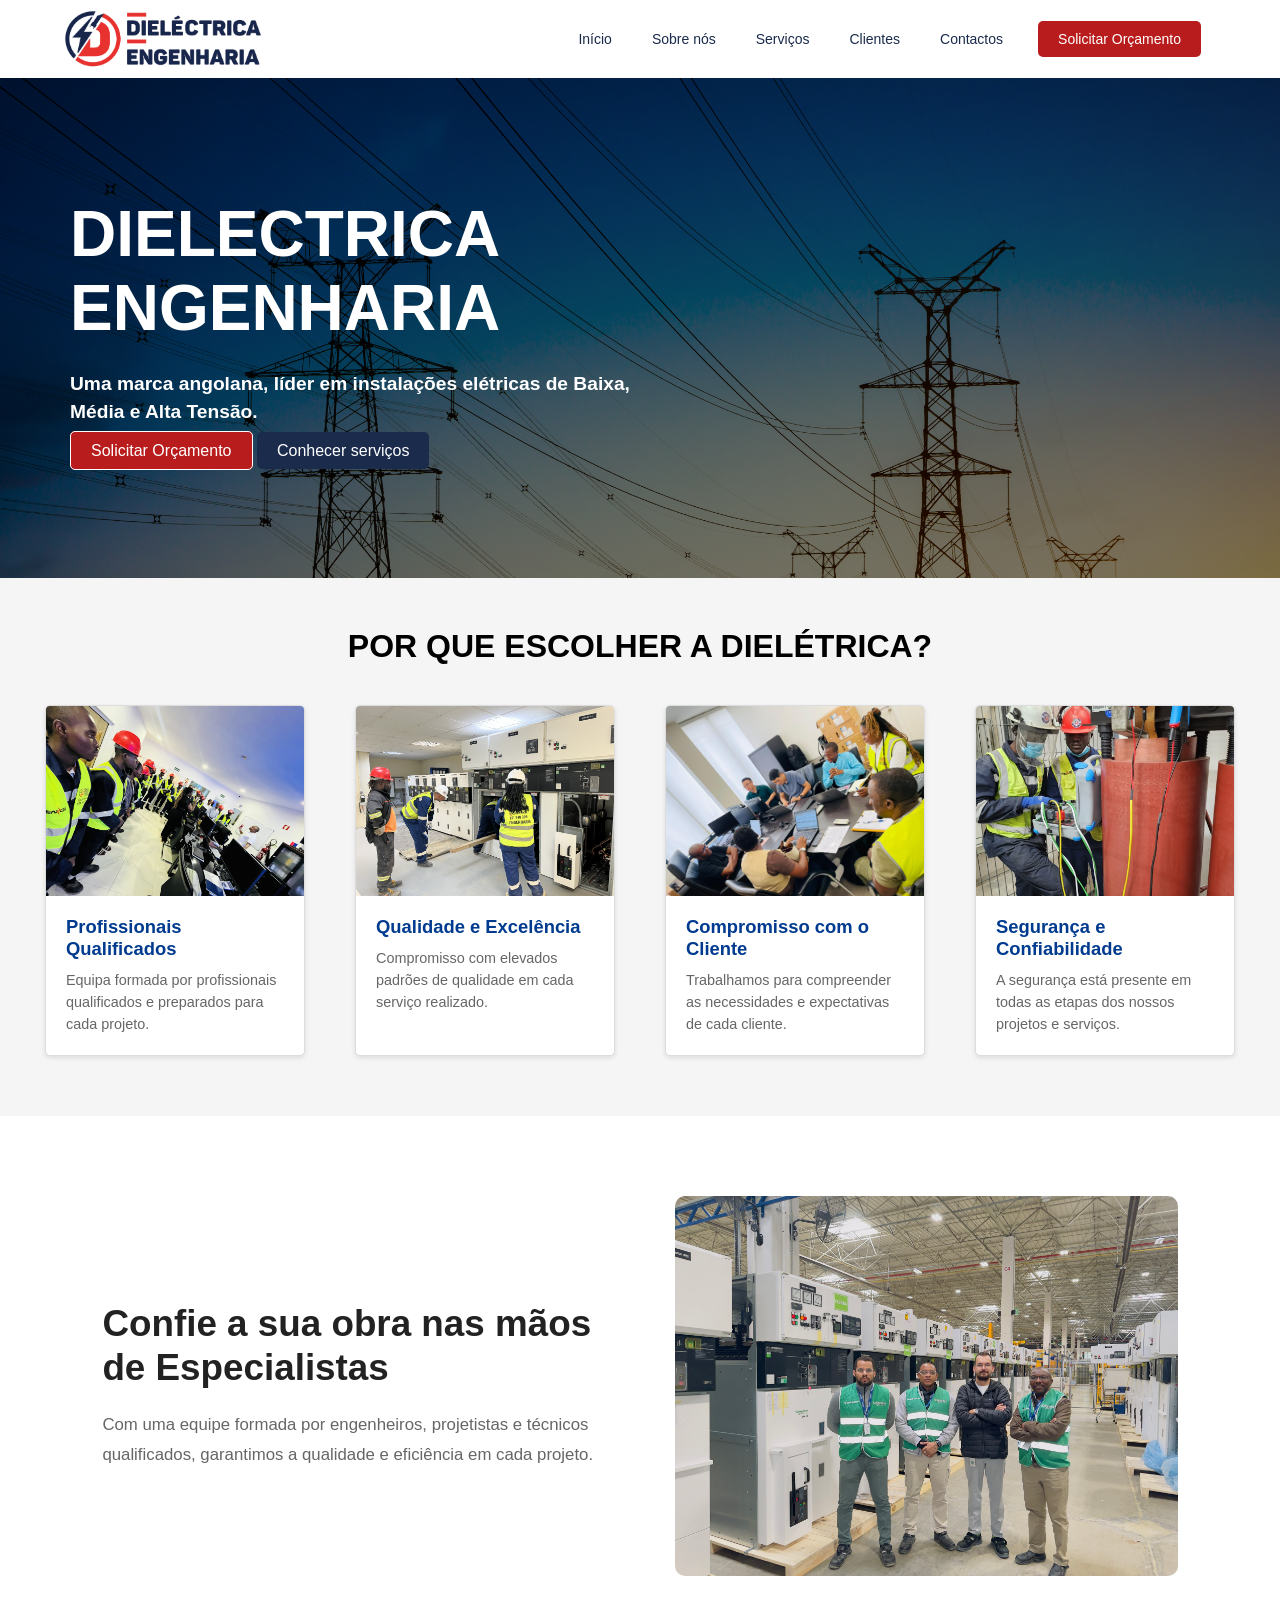
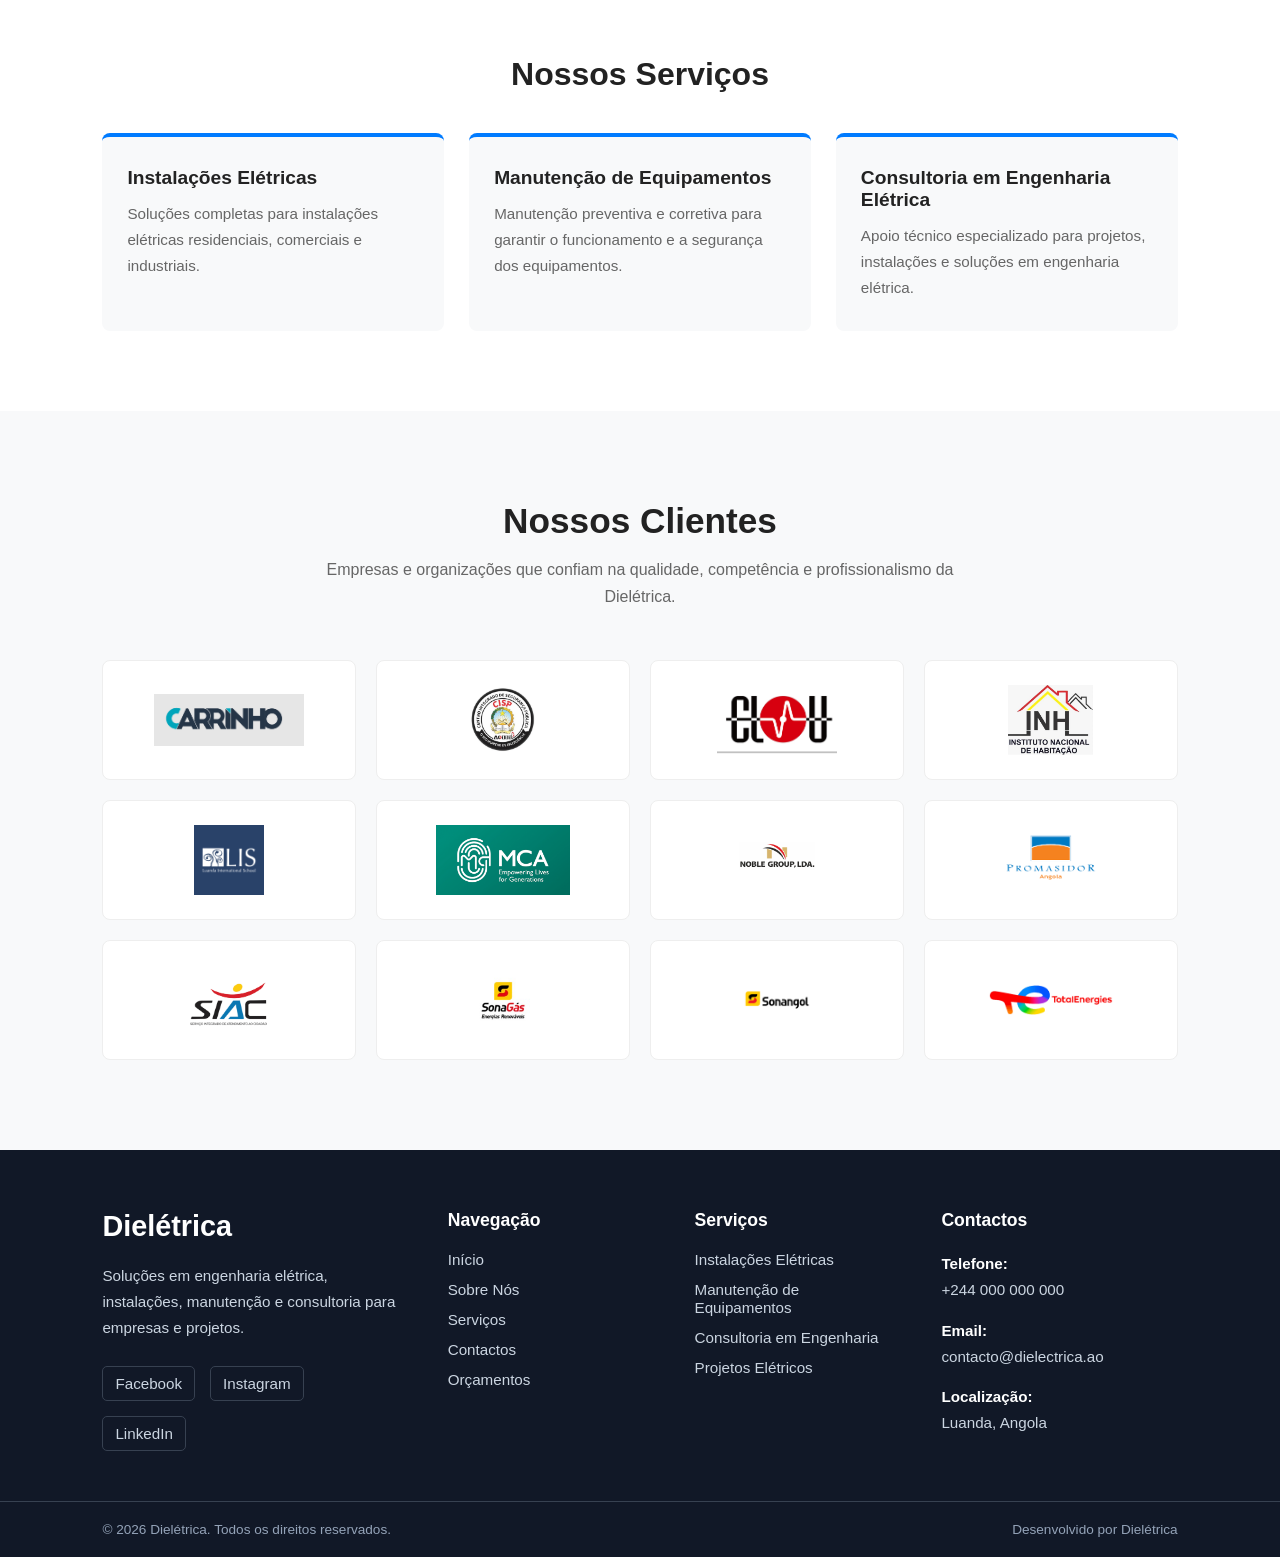
==== index.html @ 867ef722 "first commit" ====
<!DOCTYPE html>
<html lang="pt-pt">
<head>
    <meta charset="UTF-8">
    <meta name="viewport" content="width=device-width, initial-scale=1.0">
    <title>Dieletrica - engenharia eletrica</title>
    <link rel="stylesheet" href="css/style.css">
    <link rel="icon" type="image/x-icon" href="assets/icon/favicon.ico"> 
</head>
<body>
   <header>

    <section class="menu">

        <!-- Logo -->
        <div class="menu-logo">
            <a href="index.html">
                <img
                    src="assets/img/logo-extenso.png"
                    alt="Dielétrica"
                >
            </a>
        </div>


        <!-- Checkbox usado para abrir/fechar o menu mobile -->
        <input
            type="checkbox"
            id="menu-toggle"
            class="menu-toggle"
        >


        <!-- Botão hambúrguer -->
        <label
            for="menu-toggle"
            class="menu-icon"
            aria-label="Abrir menu"
        >
            <span></span>
            <span></span>
            <span></span>
        </label>


        <!-- Menu de navegação -->
        <div class="menu-nav">

            <nav>

                <ul>

                    <li>
                        <a href="index.html">
                            Início
                        </a>
                    </li>

                    <li>
                        <a href="#sobre">
                            Sobre nós
                        </a>
                    </li>

                    <li>
                        <a href="#servicos">
                            Serviços
                        </a>
                    </li>

                    <li>
                        <a href="#clientes">
                            Clientes
                        </a>
                    </li>

                    <li>
                        <a href="#contactos">
                            Contactos
                        </a>
                    </li>

                    <li>
                        <a href="#contactos" class="btn-cta">
                            Solicitar Orçamento
                        </a>
                    </li>

                </ul>

            </nav>

        </div>

    </section>

</header>

   <main>
     <!--Banner-->
    <div class="banner">
        
<!--Sessao com conteudo-->
        <div class="banner-content">
            
<!--Textos do Banner-->
            <div class="banner-text">
<H1>DIELECTRICA ENGENHARIA</H1>
<h2>Uma marca angolana, líder em instalações elétricas de Baixa, Média e Alta Tensão.</h2>
</div>

<!--Bontoes CTAS do Banner-->
<div class="btn-cta-banner">
    <a href="#" class="banner-cta">Solicitar Orçamento</a>
    <a href="#" class="banner-cta2">Conhecer serviços</a>
    </a>
</div>
        </div>

        

    </div><!-- Porque escolher -->

<section class="porque-escolher">

    <div class="porque-escolher-titulo">
        <h2>POR QUE ESCOLHER A DIELÉTRICA?</h2>
    </div>

    <div class="porque-escolher-card">

        <div class="card">

            <div class="card-img">
                <img
                    src="assets/img/qualificados.jpg"
                    alt="Profissionais qualificados da Dielétrica"
                >
            </div>

            <div class="card-conteudo">
                <h3>Profissionais Qualificados</h3>
                <p>
                    Equipa formada por profissionais qualificados
                    e preparados para cada projeto.
                </p>
            </div>

        </div>


        <div class="card">

            <div class="card-img">
                <img
                    src="assets/img/servicoexcelente.jpg"
                    alt="Qualidade e excelência da Dielétrica"
                >
            </div>

            <div class="card-conteudo">
                <h3>Qualidade e Excelência</h3>
                <p>
                    Compromisso com elevados padrões de qualidade
                    em cada serviço realizado.
                </p>
            </div>

        </div>


        <div class="card">

            <div class="card-img">
                <img
                    src="assets/img/compromisso.jpg"
                    alt="Compromisso da Dielétrica com o cliente"
                >
            </div>

            <div class="card-conteudo">
                <h3>Compromisso com o Cliente</h3>
                <p>
                    Trabalhamos para compreender as necessidades
                    e expectativas de cada cliente.
                </p>
            </div>

        </div>


        <div class="card">

            <div class="card-img">
                <img
                    src="assets/img/seguranca.jpg"
                    alt="Segurança e confiabilidade da Dielétrica"
                >
            </div>

            <div class="card-conteudo">
                <h3>Segurança e Confiabilidade</h3>
                <p>
                    A segurança está presente em todas as etapas
                    dos nossos projetos e serviços.
                </p>
            </div>

        </div>

    </div>

</section>

<!-- Seção Sobre -->

<section class="sobre">

    <div class="sobre-conteudo">

        <div class="sobre-txt">

            <h3>Confie a sua obra nas mãos de Especialistas</h3>

            <p>
                Com uma equipe formada por engenheiros, projetistas
                e técnicos qualificados, garantimos a qualidade e
                eficiência em cada projeto.
            </p>

        </div>


        <div class="sobre-img">

            <img
                src="assets/img/especialistas.jpg"
                alt="Equipe de trabalho Dielétrica"
            >

        </div>

    </div>


    <!-- Serviços -->

    <div class="sobre-servicos">

        <h2>Nossos Serviços</h2>

        <div class="lista-servicos">

            <div class="servico">

                <h3>Instalações Elétricas</h3>

                <p>
                    Soluções completas para instalações elétricas
                    residenciais, comerciais e industriais.
                </p>

            </div>


            <div class="servico">

                <h3>Manutenção de Equipamentos</h3>

                <p>
                    Manutenção preventiva e corretiva para garantir
                    o funcionamento e a segurança dos equipamentos.
                </p>

            </div>


            <div class="servico">

                <h3>Consultoria em Engenharia Elétrica</h3>

                <p>
                    Apoio técnico especializado para projetos,
                    instalações e soluções em engenharia elétrica.
                </p>

            </div>

        </div>

    </div>

</section>



<!-- Seção Clientes -->

<section class="clientes" id="clientes">

    <div class="clientes-container">

        <div class="clientes-titulo">

            <h2>Nossos Clientes</h2>

            <p>
                Empresas e organizações que confiam na qualidade,
                competência e profissionalismo da Dielétrica.
            </p>

        </div>


        <div class="grid-clientes">

            <div class="cliente">
                <img src="assets/img/clientes/cliente1.png" alt="Cliente 1">
            </div>

            <div class="cliente">
                <img src="assets/img/clientes/cliente2.png" alt="Cliente 2">
            </div>

            <div class="cliente">
                <img src="assets/img/clientes/cliente3.png" alt="Cliente 3">
            </div>

            <div class="cliente">
                <img src="assets/img/clientes/cliente4.png" alt="Cliente 4">
            </div>

            <div class="cliente">
                <img src="assets/img/clientes/cliente5.png" alt="Cliente 5">
            </div>

            <div class="cliente">
                <img src="assets/img/clientes/cliente6.png" alt="Cliente 6">
            </div>

            <div class="cliente">
                <img src="assets/img/clientes/cliente7.png" alt="Cliente 7">
            </div>

            <div class="cliente">
                <img src="assets/img/clientes/cliente8.png" alt="Cliente 8">
            </div>

            <div class="cliente">
                <img src="assets/img/clientes/cliente9.png" alt="Cliente 9">
            </div>

            <div class="cliente">
                <img src="assets/img/clientes/cliente10.png" alt="Cliente 10">
            </div>

            <div class="cliente">
                <img src="assets/img/clientes/cliente11.png" alt="Cliente 11">
            </div>

            <div class="cliente">
                <img src="assets/img/clientes/cliente12.png" alt="Cliente 12">
            </div>

        </div>

    </div>

</section>





   </main>

<!-- Rodapé -->
<footer class="rodape">

    <div class="rodape-container">

        <!-- IDENTIDADE -->
        <div class="rodape-coluna rodape-sobre">

            <h2>Dielétrica</h2>

            <p>
                Soluções em engenharia elétrica, instalações,
                manutenção e consultoria para empresas e projetos.
            </p>

            <div class="rodape-social">

                <a href="#" aria-label="Facebook">
                    Facebook
                </a>

                <a href="#" aria-label="Instagram">
                    Instagram
                </a>

                <a href="#" aria-label="LinkedIn">
                    LinkedIn
                </a>

            </div>

        </div>


        <!-- NAVEGAÇÃO -->
        <div class="rodape-coluna">

            <h3>Navegação</h3>

            <ul>
                <li>
                    <a href="#inicio">Início</a>
                </li>

                <li>
                    <a href="#sobre">Sobre Nós</a>
                </li>

                <li>
                    <a href="#servicos">Serviços</a>
                </li>

                <li>
                    <a href="#clientes">Contactos</a>
                </li>

                <li>
                    <a href="#contactos">Orçamentos</a>
                </li>
            </ul>

        </div>


        <!-- SERVIÇOS -->
        <div class="rodape-coluna">

            <h3>Serviços</h3>

            <ul>
                <li>
                    <a href="#">Instalações Elétricas</a>
                </li>

                <li>
                    <a href="#">Manutenção de Equipamentos</a>
                </li>

                <li>
                    <a href="#">Consultoria em Engenharia</a>
                </li>

                <li>
                    <a href="#">Projetos Elétricos</a>
                </li>
            </ul>

        </div>


        <!-- CONTACTOS -->
        <div class="rodape-coluna rodape-contactos">

            <h3>Contactos</h3>

            <p>
                <strong>Telefone:</strong><br>
                +244 000 000 000
            </p>

            <p>
                <strong>Email:</strong><br>
                contacto@dielectrica.ao
            </p>

            <p>
                <strong>Localização:</strong><br>
                Luanda, Angola
            </p>

        </div>

    </div>


    <!-- COPYRIGHT -->

    <div class="rodape-bottom">

        <p>
            © 2026 Dielétrica. Todos os direitos reservados.
        </p>

        <p>
            Desenvolvido por Dielétrica
        </p>

    </div>

</footer>


</body>
</html>
---- css/style.css ----
* {
    padding: 0;
    margin: 0;
    box-sizing: border-box;

    text-decoration: none;

    font-family: Arial, Helvetica, sans-serif;
}


/* =========================================
   HEADER
   ========================================= */

header {
    width: 100%;

    background-color: #fff;

    position: relative;

    z-index: 1000;
}


/* =========================================
   MENU
   ========================================= */

.menu {

    width: 100%;

    min-height: 70px;

    padding: 10px 5%;

    background-color: #fff;

    display: flex;

    align-items: center;

    justify-content: space-between;

    position: relative;
}


/* =========================================
   LOGO
   ========================================= */

.menu-logo {

    width: 200px;

    flex-shrink: 0;
}


.menu-logo a {

    display: block;
}


.menu-logo a img {

    width: 100%;

    height: auto;

    display: block;
}


/* =========================================
   NAVEGAÇÃO
   ========================================= */

.menu-nav nav ul {

    display: flex;

    align-items: center;

    list-style: none;

    gap: 10px;

    padding: 10px;

}


.menu-nav nav ul li {

    display: flex;

    align-items: center;

}


.menu-nav nav ul a {

    color: #1A2B4C;

    font-weight: 500;

    font-size: 14px;

    padding: 10px;

    margin: 0 5px;

    transition: color 0.3s ease;

}


.menu-nav nav ul a:hover {

    color: #B91C1C;

}


/* =========================================
   BOTÃO CTA
   ========================================= */

.menu-nav nav ul a.btn-cta {

    color: #fff;

    background-color: #B91C1C;

    padding: 10px 20px;

    border-radius: 5px;

    margin-left: 10px;

    transition:
        background-color 0.3s ease,
        transform 0.3s ease;

}


.menu-nav nav ul a.btn-cta:hover {

    color: #fff;

    background-color: #8B1A1A;

    transform: translateY(-2px);

}


/* =========================================
   BOTÃO HAMBÚRGUER
   ========================================= */

/* Esconde o checkbox */

.menu-toggle {

    display: none;

}


/* Ícone */

.menu-icon {

    display: none;

    width: 35px;

    height: 30px;

    cursor: pointer;

    flex-direction: column;

    justify-content: space-between;

}


.menu-icon span {

    display: block;

    width: 100%;

    height: 3px;

    background-color: #1A2B4C;

    border-radius: 3px;

    transition:
        transform 0.3s ease,
        opacity 0.3s ease;

}


/* =========================================
   TABLET
   ========================================= */

@media (max-width: 900px) {

    .menu {

        padding: 10px 4%;

    }

    .menu-logo {

        width: 180px;

    }

    .menu-nav nav ul a {

        font-size: 13px;

        padding: 8px;

        margin: 0 2px;

    }

    .menu-nav nav ul a.btn-cta {

        padding: 9px 14px;

        margin-left: 5px;

    }

}


/* =========================================
   MOBILE
   ========================================= */

@media (max-width: 700px) {

    .menu {

        min-height: 65px;

        padding: 10px 20px;

    }


    /* Logo */

    .menu-logo {

        width: 160px;

    }


    /* Mostra o botão */

    .menu-icon {

        display: flex;

    }


    /* Menu */

    .menu-nav {

        position: absolute;

        top: 100%;

        left: 0;

        width: 100%;

        background-color: #fff;

        border-top: 1px solid #eee;

        box-shadow:
            0 5px 15px rgba(0, 0, 0, 0.08);

        /* Escondido inicialmente */

        max-height: 0;

        overflow: hidden;

        opacity: 0;

        transition:
            max-height 0.4s ease,
            opacity 0.3s ease;

    }


    /* Lista */

    .menu-nav nav ul {

        width: 100%;

        padding: 15px 20px 20px;

        display: flex;

        flex-direction: column;

        align-items: stretch;

        gap: 5px;

    }


    .menu-nav nav ul li {

        width: 100%;

    }


    .menu-nav nav ul a {

        display: block;

        width: 100%;

        padding: 12px 10px;

        margin: 0;

        font-size: 15px;

        text-align: left;

    }


    /* CTA */

    .menu-nav nav ul a.btn-cta {

        margin: 5px 0 0;

        text-align: center;

        padding: 12px 20px;

    }


    /* =====================================
       ABRIR MENU
       ===================================== */

    .menu-toggle:checked ~ .menu-nav {

        max-height: 500px;

        opacity: 1;

    }


    /* =====================================
       ANIMAÇÃO DO HAMBÚRGUER
       ===================================== */

    .menu-toggle:checked ~ .menu-icon span:nth-child(1) {

        transform: translateY(13.5px) rotate(45deg);

    }


    .menu-toggle:checked ~ .menu-icon span:nth-child(2) {

        opacity: 0;

    }


    .menu-toggle:checked ~ .menu-icon span:nth-child(3) {

        transform: translateY(-13.5px) rotate(-45deg);

    }

}

/* Estilos para o botão de chamada para ação */
.menu .menu-nav nav ul li a.btn-cta {
    color: #fff;
    transition: 0.3s;
}
.btn-cta {
    background-color: #B91C1C; /* Cor de fundo */
    color: #fffd; /* Cor do texto */
    padding: 10px 20px; /* Espaçamento interno */
    border-radius: 5px; /* Bordas arredondadas */
    transition: background-color 0.3s ease; /* Transição suave para a cor de fundo */
}
.btn-cta:hover {
    background-color: #8B1A1A; /* Cor de fundo ao passar o mouse */
}

/* Estilos para o banner */.banner {
    background-image: url('../assets/img/linhas.jpg');
    background-size: cover;
    background-position: center;
    height: 500px;
    width: 100%;
    display: flex;
    flex-direction: row;
    justify-content: space-between;
    align-items: center;
    color: #fff;
    background-attachment: fixed;

    position: relative;
}

/* Overlay */
.banner::before {
    content: "";
    position: absolute;
    inset: 0;
    background: rgba(0, 0, 0, 0.5);
}

/* Conteúdo fica acima do overlay */
.banner-content {
    position: relative;
    z-index: 1;

    padding: 20px;
    width: 50%;
    height: 100%;

    display: flex;
    flex-direction: column;
    justify-content: center;

    margin-left: 50px;
}
.banner-text h1 {
    font-size: 4rem;
    margin-bottom: 10px;
}
.banner-text h2 {
    font-size: 1.2rem;
    line-height: 1.5;
    padding:  15px 0;
}
.banner .banner-cta {
    color: #fff;
    background-color: #B91C1C;
    padding: 10px 20px;
    border-radius: 5px;
    margin-top: 20px;
    border: 1px solid #fff;
}
.banner .banner-cta2 {
    color: #fff;
    background-color: #1A2B4C;
    padding: 10px 20px;
    border-radius: 5px;
    margin-top: 20px;
}
.banner .banner-cta:hover {
    background-color: #8B1A1A;
    transition: 0.3s;
}
/* =========================================
   POR QUE ESCOLHER
   ========================================= */

.porque-escolher {

    padding: 50px 0;

    background-color: #f5f5f5;

    text-align: center;

    display: flex;

    flex-direction: column;

}


/* =========================================
   TÍTULO
   ========================================= */

.porque-escolher h2 {

    font-size: 2rem;

    margin-bottom: 30px;

}


/* =========================================
   CONTAINER DOS CARDS
   ========================================= */

.porque-escolher-card {

    display: flex;

    justify-content: center;

    gap: 30px;

    flex-wrap: wrap;

    width: 100%;

}


/* =========================================
   CARD
   ========================================= */

.porque-escolher-card .card {

    background-color: #fff;

    margin: 10px;

    border-radius: 5px;

    overflow: hidden;

    box-shadow: 0 2px 5px rgba(0, 0, 0, 0.1);

    width: 260px;

    min-height: 330px;

    display: flex;

    flex-direction: column;

    border: 1px solid #ddd;

    transition:
        transform 0.3s ease,
        box-shadow 0.3s ease;

    cursor: pointer;

}


/* =========================================
   IMAGEM DO CARD
   ========================================= */

.card-img {

    width: 100%;

    height: 190px;

    overflow: hidden;

}


.card-img img {

    width: 100%;

    height: 100%;

    object-fit: cover;

    display: block;

    transition: transform 0.4s ease;

}


/* =========================================
   CONTEÚDO
   ========================================= */

.card-conteudo {

    padding: 20px;

    text-align: left;

    flex: 1;

}


.card-conteudo h3 {

    margin: 0 0 10px;

    font-size: 1.15rem;

    color: #003b8f;

}


.card-conteudo p {

    margin: 0;

    color: #666;

    font-size: 0.9rem;

    line-height: 1.5;

}


/* =========================================
   HOVER
   ========================================= */

.porque-escolher-card .card:hover {

    transform: translateY(-10px);

    box-shadow: 0 4px 12px rgba(0, 0, 0, 0.2);

}


.porque-escolher-card .card:hover .card-img img {

    transform: scale(1.08);

}


/* =========================================
   TABLET
   ========================================= */

@media (max-width: 900px) {

    .porque-escolher-card {

        gap: 15px;

    }

    .porque-escolher-card .card {

        width: 300px;

    }

}


/* =========================================
   MOBILE
   ========================================= */

@media (max-width: 600px) {

    .porque-escolher {

        padding: 40px 15px;

    }


    .porque-escolher h2 {

        font-size: 1.6rem;

    }


    .porque-escolher-card {

        flex-direction: column;

        align-items: center;

        gap: 10px;

    }


    .porque-escolher-card .card {

        width: 100%;

        max-width: 350px;

        margin: 10px 0;

    }


    .card-img {

        height: 200px;

    }

}

.sobre {
    width: 100%;

    padding: 80px 8%;

    background-color: #fff;
}


/* =========================================
   CONTEÚDO SOBRE
   ========================================= */

.sobre-conteudo {
    display: grid;

    grid-template-columns: 1fr 1fr;

    align-items: center;

    gap: 70px;

    max-width: 1200px;

    margin: 0 auto;
}


/* =========================================
   TEXTO
   ========================================= */

.sobre-txt h3 {
    font-size: 2.3rem;

    line-height: 1.2;

    margin-bottom: 20px;

    color: #222;
}


.sobre-txt p {
    max-width: 600px;

    font-size: 1.05rem;

    line-height: 1.8;

    color: #666;
}


/* =========================================
   IMAGEM
   ========================================= */

.sobre-img {
    width: 100%;

    overflow: hidden;

    border-radius: 10px;
}


.sobre-img img {
    display: block;

    width: 100%;

    height: 380px;

    object-fit: cover;

    transition: transform 0.5s ease;
}


.sobre-img:hover img {
    transform: scale(1.04);
}


/* =========================================
   SERVIÇOS
   ========================================= */

.sobre-servicos {
    max-width: 1200px;

    margin: 80px auto 0;
}


.sobre-servicos h2 {
    text-align: center;

    font-size: 2rem;

    margin-bottom: 40px;

    color: #222;
}


/* =========================================
   LISTA DE SERVIÇOS
   ========================================= */

.lista-servicos {
    display: grid;

    grid-template-columns: repeat(3, 1fr);

    gap: 25px;
}


/* =========================================
   CARD
   ========================================= */

.servico {
    padding: 30px 25px;

    background-color: #f8f9fa;

    border-radius: 8px;

    border-top: 4px solid #007bff;

    transition:
        transform 0.3s ease,
        box-shadow 0.3s ease;
}


.servico:hover {
    transform: translateY(-6px);

    box-shadow: 0 10px 25px rgba(0, 0, 0, 0.08);
}


.servico h3 {
    font-size: 1.2rem;

    margin-bottom: 12px;

    color: #222;
}


.servico p {
    margin: 0;

    font-size: 0.95rem;

    line-height: 1.7;

    color: #666;
}


/* =========================================
   TABLET
   ========================================= */

@media (max-width: 900px) {

    .sobre {
        padding: 60px 6%;
    }

    .sobre-conteudo {
        grid-template-columns: 1fr;

        gap: 40px;
    }

    .sobre-img {
        order: -1;
    }

    .sobre-img img {
        height: 350px;
    }

    .lista-servicos {
        grid-template-columns: 1fr 1fr;
    }

}


/* =========================================
   MOBILE
   ========================================= */

@media (max-width: 600px) {

    .sobre {
        padding: 50px 20px;
    }

    .sobre-conteudo {
        gap: 30px;
    }

    .sobre-txt h3 {
        font-size: 1.8rem;
    }

    .sobre-txt p {
        font-size: 1rem;
    }

    .sobre-img img {
        height: 280px;
    }

    .sobre-servicos {
        margin-top: 60px;
    }

    .sobre-servicos h2 {
        font-size: 1.7rem;

        margin-bottom: 30px;
    }

    .lista-servicos {
        grid-template-columns: 1fr;

        gap: 18px;
    }

    .servico {
        padding: 25px 20px;
    }

}

/* =========================================
   SEÇÃO CLIENTES
   ========================================= */

.clientes {
    width: 100%;
    padding: 90px 8%;
    background-color: #f8f9fa;
}

.clientes-container {
    width: 100%;
    max-width: 1100px;
    margin: 0 auto;
}


/* =========================================
   TÍTULO
   ========================================= */

.clientes-titulo {
    max-width: 700px;
    margin: 0 auto 50px;
    text-align: center;
}

.clientes-titulo h2 {
    margin: 0 0 15px;

    font-size: 2.2rem;

    color: #222;
}

.clientes-titulo p {
    margin: 0;

    font-size: 1rem;

    line-height: 1.7;

    color: #666;
}


/* =========================================
   GRID
   ========================================= */

.grid-clientes {
    display: grid;

    grid-template-columns: repeat(4, 1fr);

    gap: 20px;
}


/* =========================================
   CARD DO CLIENTE
   ========================================= */

.cliente {
    height: 120px;

    display: flex;
    align-items: center;
    justify-content: center;

    padding: 20px;

    background-color: #fff;

    border: 1px solid #eee;

    border-radius: 8px;

    transition:
        transform 0.3s ease,
        box-shadow 0.3s ease,
        border-color 0.3s ease;
}


/* =========================================
   LOGO
   ========================================= */

.cliente img {
    display: block;

    width: auto;
    height: auto;

    max-width: 150px;
    max-height: 70px;

    object-fit: contain;

    transition: transform 0.3s ease;
}


/* =========================================
   HOVER
   ========================================= */

.cliente:hover {
    transform: translateY(-5px);

    border-color: #ddd;

    box-shadow: 0 8px 20px rgba(0, 0, 0, 0.08);
}

.cliente:hover img {
    transform: scale(1.05);
}


/* =========================================
   TABLET
   ========================================= */

@media (max-width: 900px) {

    .clientes {
        padding: 70px 6%;
    }

    .grid-clientes {
        grid-template-columns: repeat(3, 1fr);
    }

}


/* =========================================
   MOBILE
   ========================================= */

@media (max-width: 600px) {

    .clientes {
        padding: 60px 20px;
    }

    .clientes-titulo {
        margin-bottom: 35px;
    }

    .clientes-titulo h2 {
        font-size: 1.8rem;
    }

    .clientes-titulo p {
        font-size: 0.95rem;
    }

    .grid-clientes {
        grid-template-columns: repeat(2, 1fr);

        gap: 15px;
    }

    .cliente {
        height: 100px;

        padding: 15px;
    }

    .cliente img {
        max-width: 120px;
        max-height: 60px;
    }

}
/* =========================================
   RODAPÉ
   ========================================= */

.rodape {
    width: 100%;

    background-color: #111827;

    color: #fff;

    padding-top: 60px;
}


/* =========================================
   CONTAINER PRINCIPAL
   ========================================= */

.rodape-container {
    width: 84%;

    max-width: 1200px;

    margin: 0 auto;

    display: grid;

    grid-template-columns:
        1.5fr
        1fr
        1fr
        1.2fr;

    gap: 50px;

    padding-bottom: 50px;
}


/* =========================================
   COLUNAS
   ========================================= */

.rodape-coluna h2 {
    font-size: 1.8rem;

    margin-bottom: 20px;

    color: #fff;
}

.rodape-coluna h3 {
    font-size: 1.1rem;

    margin-bottom: 20px;

    color: #fff;
}

.rodape-coluna p {
    color: #cbd5e1;

    line-height: 1.7;

    font-size: 0.95rem;
}


/* =========================================
   SOBRE A EMPRESA
   ========================================= */

.rodape-sobre p {
    max-width: 320px;

    margin-bottom: 25px;
}


/* =========================================
   LISTAS
   ========================================= */

.rodape-coluna ul {
    list-style: none;

    padding: 0;

    margin: 0;
}

.rodape-coluna li {
    margin-bottom: 12px;
}


/* =========================================
   LINKS
   ========================================= */

.rodape a {
    color: #cbd5e1;

    text-decoration: none;

    font-size: 0.95rem;

    transition:
        color 0.3s ease,
        padding-left 0.3s ease;
}

.rodape a:hover {
    color: #fff;

    padding-left: 5px;
}


/* =========================================
   REDES SOCIAIS
   ========================================= */

.rodape-social {
    display: flex;

    gap: 15px;

    flex-wrap: wrap;
}

.rodape-social a {
    padding: 8px 12px;

    border: 1px solid #374151;

    border-radius: 5px;
}

.rodape-social a:hover {
    padding-left: 12px;

    border-color: #fff;
}


/* =========================================
   CONTACTOS
   ========================================= */

.rodape-contactos p {
    margin-bottom: 15px;
}

.rodape-contactos strong {
    color: #fff;
}


/* =========================================
   PARTE INFERIOR
   ========================================= */

.rodape-bottom {
    width: 100%;

    border-top: 1px solid #374151;

    padding: 20px 8%;

    display: flex;

    justify-content: space-between;

    align-items: center;

    gap: 20px;
}

.rodape-bottom p {
    margin: 0;

    color: #94a3b8;

    font-size: 0.85rem;
}


/* =========================================
   TABLET
   ========================================= */

@media (max-width: 900px) {

    .rodape-container {
        grid-template-columns: 1fr 1fr;

        gap: 40px;
    }

}


/* =========================================
   MOBILE
   ========================================= */

@media (max-width: 600px) {

    .rodape {
        padding-top: 45px;
    }

    .rodape-container {
        width: 90%;

        grid-template-columns: 1fr;

        gap: 35px;

        padding-bottom: 40px;
    }

    .rodape-sobre p {
        max-width: 100%;
    }

    .rodape-bottom {
        padding: 20px 5%;

        flex-direction: column;

        text-align: center;

        gap: 8px;
    }

}
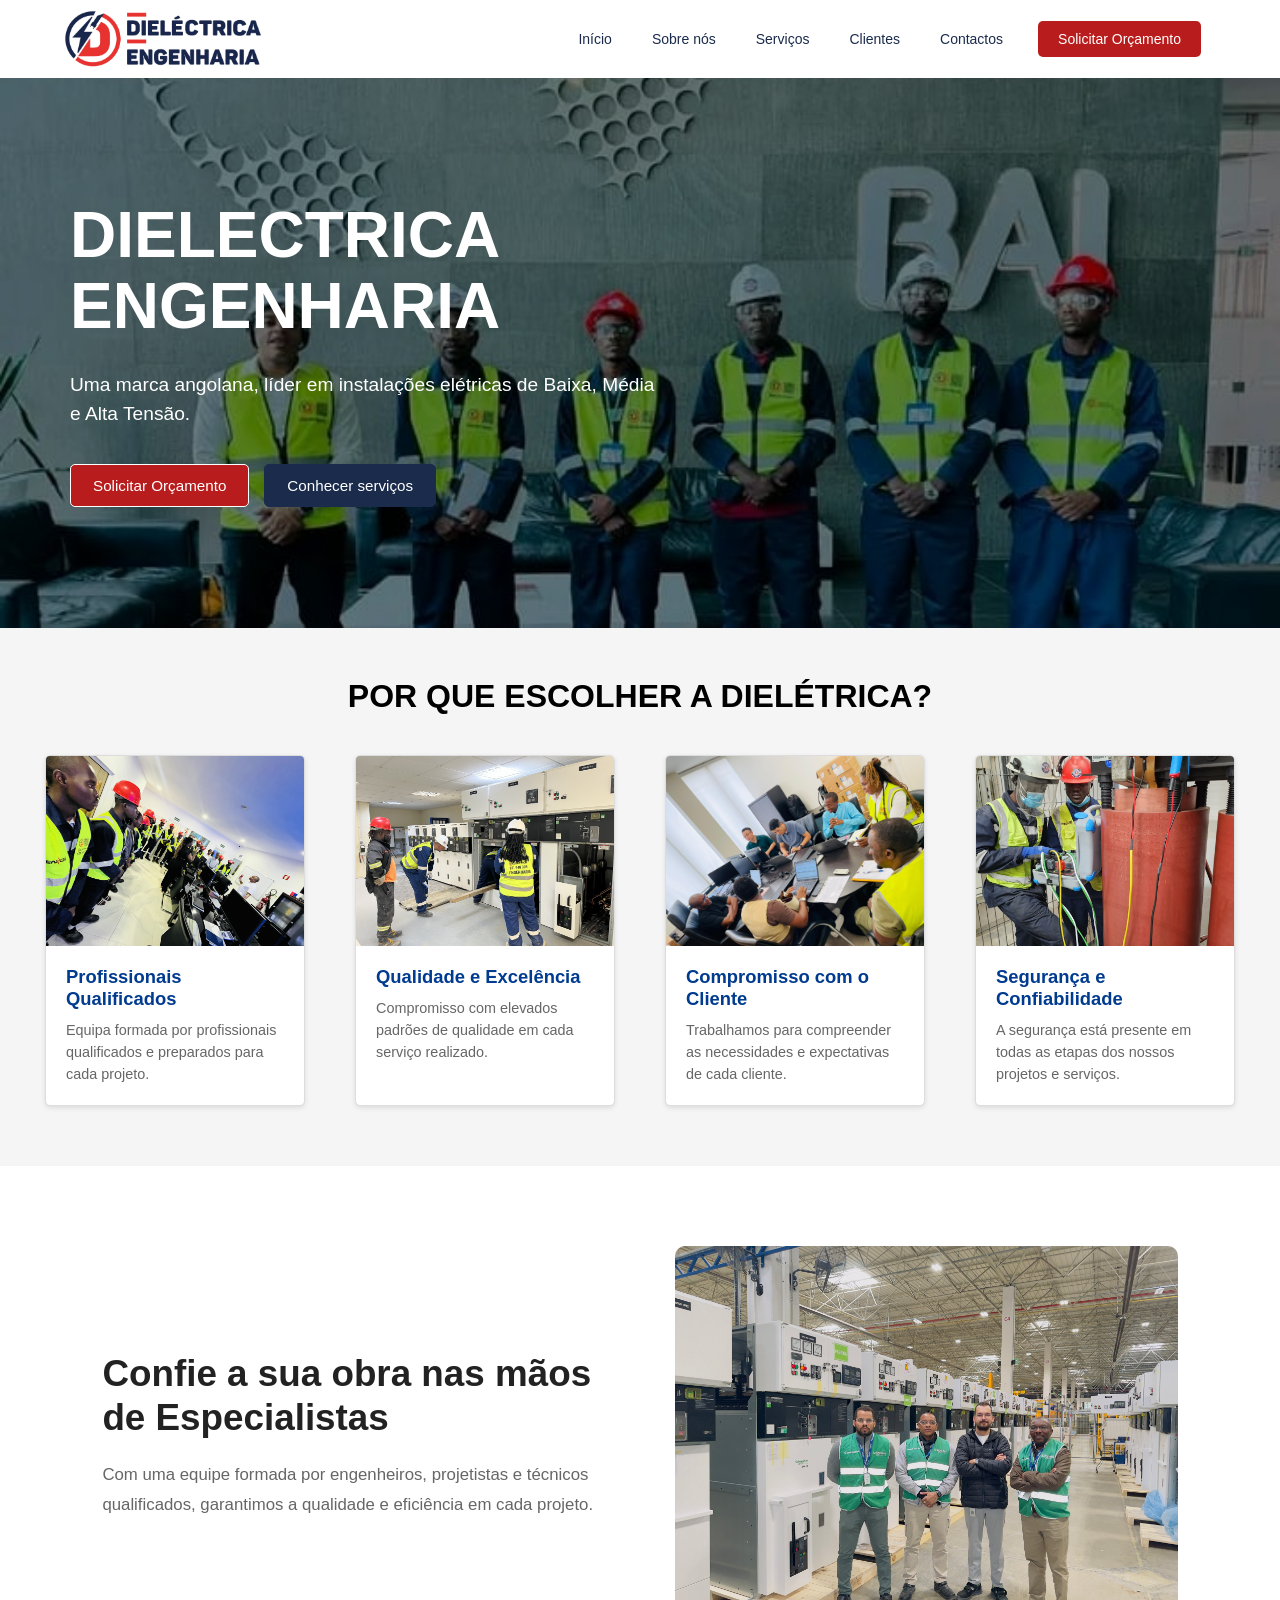
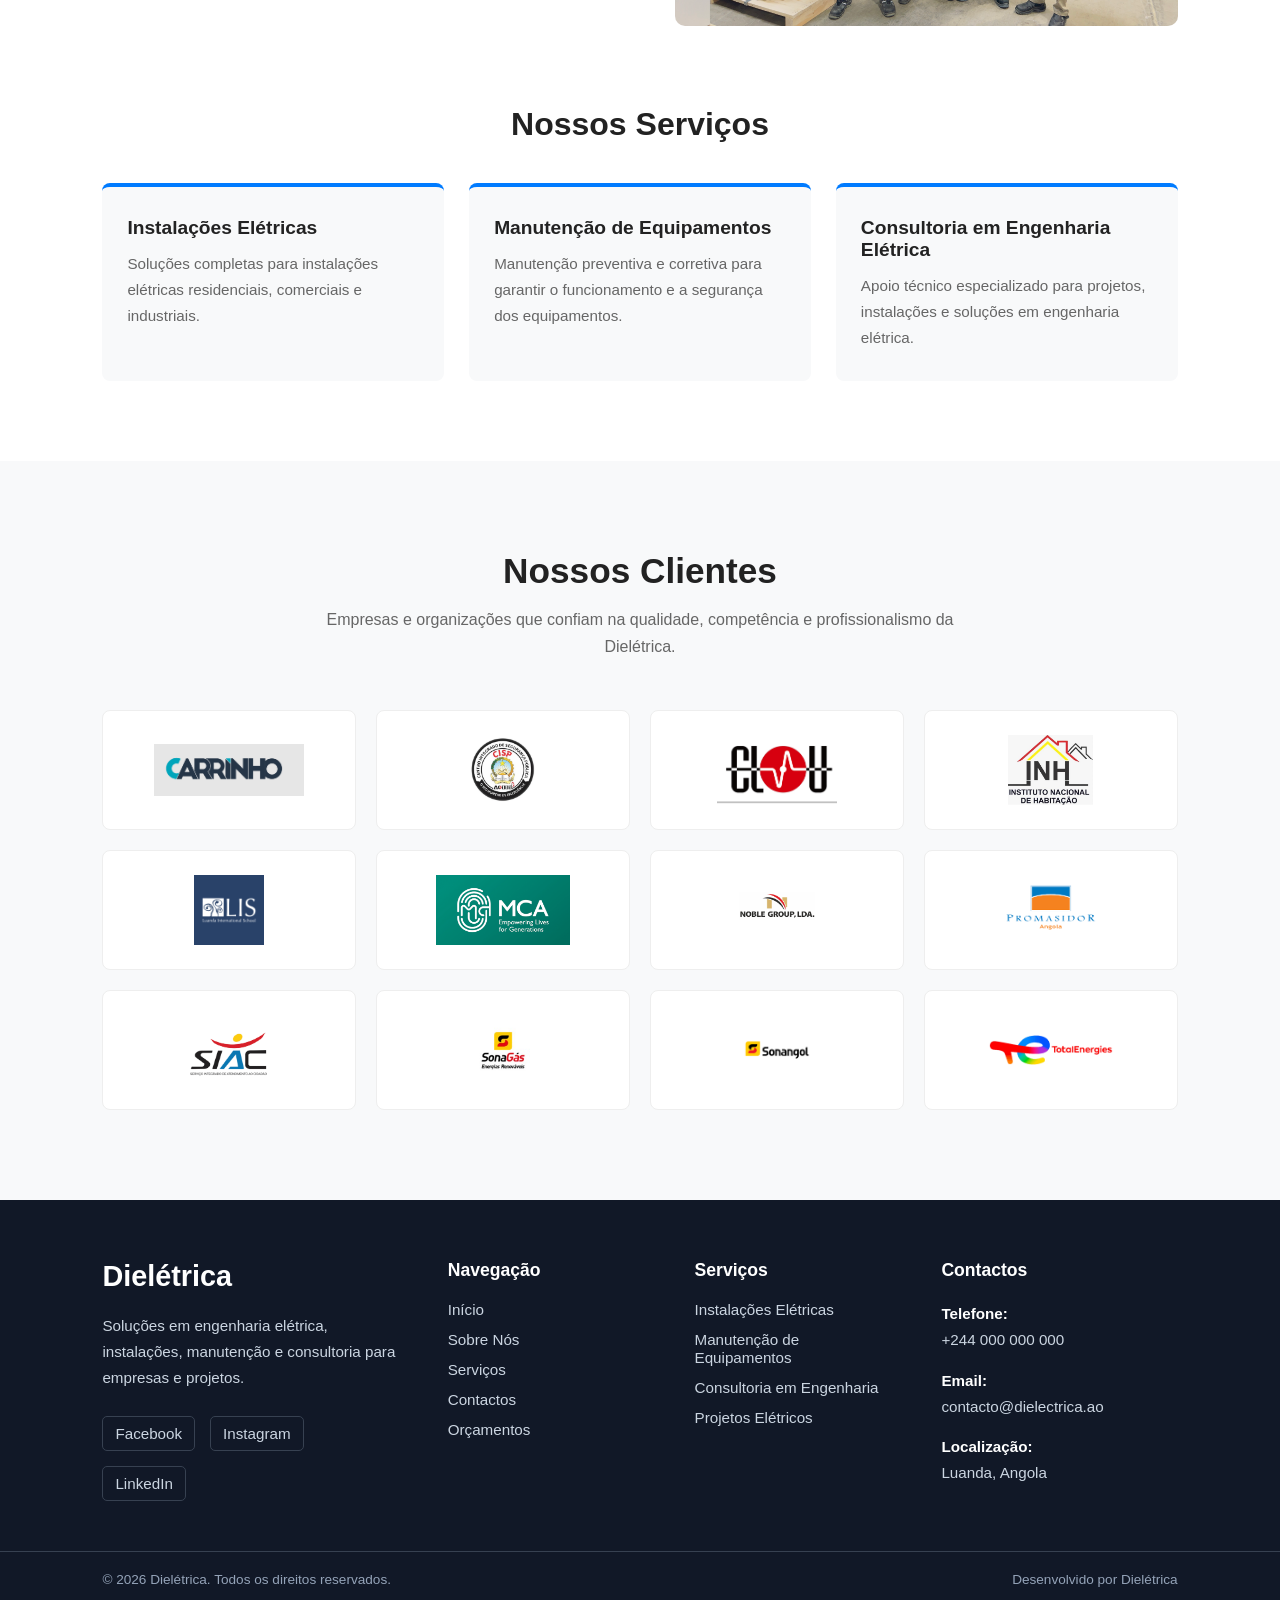
==== commit 99379081: "segundo commit" ====
--- a/index.html
+++ b/index.html
@@ -57,31 +57,31 @@
                     </li>
 
                     <li>
-                        <a href="#sobre">
+                        <a href="#">
                             Sobre nós
                         </a>
                     </li>
 
                     <li>
-                        <a href="#servicos">
+                        <a href="#">
                             Serviços
                         </a>
                     </li>
 
                     <li>
-                        <a href="#clientes">
+                        <a href="#">
                             Clientes
                         </a>
                     </li>
 
                     <li>
-                        <a href="#contactos">
+                        <a href="#">
                             Contactos
                         </a>
                     </li>
 
                     <li>
-                        <a href="#contactos" class="btn-cta">
+                        <a href="#" class="btn-cta">
                             Solicitar Orçamento
                         </a>
                     </li>
@@ -113,13 +113,14 @@
 <div class="btn-cta-banner">
     <a href="#" class="banner-cta">Solicitar Orçamento</a>
     <a href="#" class="banner-cta2">Conhecer serviços</a>
-    </a>
 </div>
         </div>
 
         
 
-    </div><!-- Porque escolher -->
+    </div>
+    
+    <!-- Porque escolher -->
 
 <section class="porque-escolher">
 
--- a/css/style.css
+++ b/css/style.css
@@ -431,72 +431,303 @@
     background-color: #8B1A1A; /* Cor de fundo ao passar o mouse */
 }
 
-/* Estilos para o banner */.banner {
-    background-image: url('../assets/img/linhas.jpg');
+/* Estilos para o banner */
+/* =========================================
+   BANNER
+   ========================================= */
+
+.banner {
+    position: relative;
+
+    width: 100%;
+
+    height: 550px;
+
+    background-image: url('../assets/img/equipe-dieletrica-bai.jpeg');
+
     background-size: cover;
+
     background-position: center;
-    height: 500px;
-    width: 100%;
+
+    background-attachment: fixed;
+
     display: flex;
-    flex-direction: row;
-    justify-content: space-between;
+
     align-items: center;
+
     color: #fff;
-    background-attachment: fixed;
-
-    position: relative;
-}
-
-/* Overlay */
+
+    overflow: hidden;
+}
+
+
+/* =========================================
+   OVERLAY
+   ========================================= */
+
 .banner::before {
     content: "";
+
     position: absolute;
+
     inset: 0;
-    background: rgba(0, 0, 0, 0.5);
-}
-
-/* Conteúdo fica acima do overlay */
+
+    background-color: rgba(0, 0, 0, 0.5);
+}
+
+
+/* =========================================
+   CONTEÚDO
+   ========================================= */
+
 .banner-content {
     position: relative;
+
     z-index: 1;
 
+    width: 50%;
+
+    max-width: 700px;
+
+    min-height: 100%;
+
     padding: 20px;
-    width: 50%;
-    height: 100%;
+
+    margin-left: 50px;
 
     display: flex;
+
     flex-direction: column;
+
     justify-content: center;
-
-    margin-left: 50px;
-}
+}
+
+
+/* =========================================
+   TEXTO
+   ========================================= */
+
 .banner-text h1 {
     font-size: 4rem;
-    margin-bottom: 10px;
-}
+
+    line-height: 1.1;
+
+    margin-bottom: 15px;
+}
+
+
 .banner-text h2 {
     font-size: 1.2rem;
+
     line-height: 1.5;
-    padding:  15px 0;
-}
-.banner .banner-cta {
+
+    font-weight: 400;
+
+    padding: 15px 0;
+
+    max-width: 650px;
+}
+
+
+/* =========================================
+   BOTÕES
+   ========================================= */
+
+.btn-cta-banner {
+    display: flex;
+
+    align-items: center;
+
+    gap: 15px;
+
+    margin-top: 20px;
+
+    flex-wrap: wrap;
+}
+
+
+.banner-cta,
+.banner-cta2 {
+    display: inline-block;
+
+    padding: 12px 22px;
+
+    border-radius: 5px;
+
+    font-size: 0.95rem;
+
+    text-decoration: none;
+
+    transition:
+        background-color 0.3s ease,
+        transform 0.3s ease;
+}
+
+
+/* =========================================
+   BOTÃO PRINCIPAL
+   ========================================= */
+
+.banner-cta {
     color: #fff;
+
     background-color: #B91C1C;
-    padding: 10px 20px;
-    border-radius: 5px;
-    margin-top: 20px;
+
     border: 1px solid #fff;
 }
-.banner .banner-cta2 {
+
+
+.banner-cta:hover {
+    background-color: #8B1A1A;
+
+    transform: translateY(-2px);
+}
+
+
+/* =========================================
+   BOTÃO SECUNDÁRIO
+   ========================================= */
+
+.banner-cta2 {
     color: #fff;
+
     background-color: #1A2B4C;
-    padding: 10px 20px;
-    border-radius: 5px;
-    margin-top: 20px;
-}
-.banner .banner-cta:hover {
-    background-color: #8B1A1A;
-    transition: 0.3s;
+
+    border: 1px solid #1A2B4C;
+}
+
+
+.banner-cta2:hover {
+    background-color: #101c32;
+
+    transform: translateY(-2px);
+}
+
+
+/* =========================================
+   TABLET
+   ========================================= */
+
+@media (max-width: 900px) {
+
+    .banner {
+        height: 500px;
+
+        background-attachment: scroll;
+    }
+
+
+    .banner-content {
+        width: 65%;
+
+        margin-left: 30px;
+
+        padding: 20px;
+    }
+
+
+    .banner-text h1 {
+        font-size: 3.2rem;
+    }
+
+
+    .banner-text h2 {
+        font-size: 1.1rem;
+    }
+
+}
+
+
+/* =========================================
+   MOBILE
+   ========================================= */
+
+@media (max-width: 600px) {
+
+    .banner {
+
+        height: 600px;
+
+        background-attachment: scroll;
+
+        background-position: center;
+    }
+
+
+    .banner-content {
+
+        width: 100%;
+
+        max-width: none;
+
+        margin-left: 0;
+
+        padding: 30px 20px;
+
+        align-items: center;
+
+        text-align: center;
+    }
+
+
+    .banner-text {
+
+        width: 100%;
+    }
+
+
+    .banner-text h1 {
+
+        font-size: 2.4rem;
+
+        line-height: 1.15;
+
+        margin-bottom: 15px;
+    }
+
+
+    .banner-text h2 {
+
+        font-size: 1rem;
+
+        line-height: 1.6;
+
+        padding: 10px 0;
+    }
+
+
+    /* ==============================
+       BOTÕES
+       ============================== */
+
+    .btn-cta-banner {
+
+        width: 100%;
+
+        display: flex;
+
+        flex-direction: column;
+
+        align-items: center;
+
+        gap: 12px;
+
+        margin-top: 20px;
+    }
+
+
+    .banner-cta,
+    .banner-cta2 {
+
+        width: 100%;
+
+        max-width: 300px;
+
+        text-align: center;
+
+        padding: 13px 20px;
+    }
+
 }
 /* =========================================
    POR QUE ESCOLHER
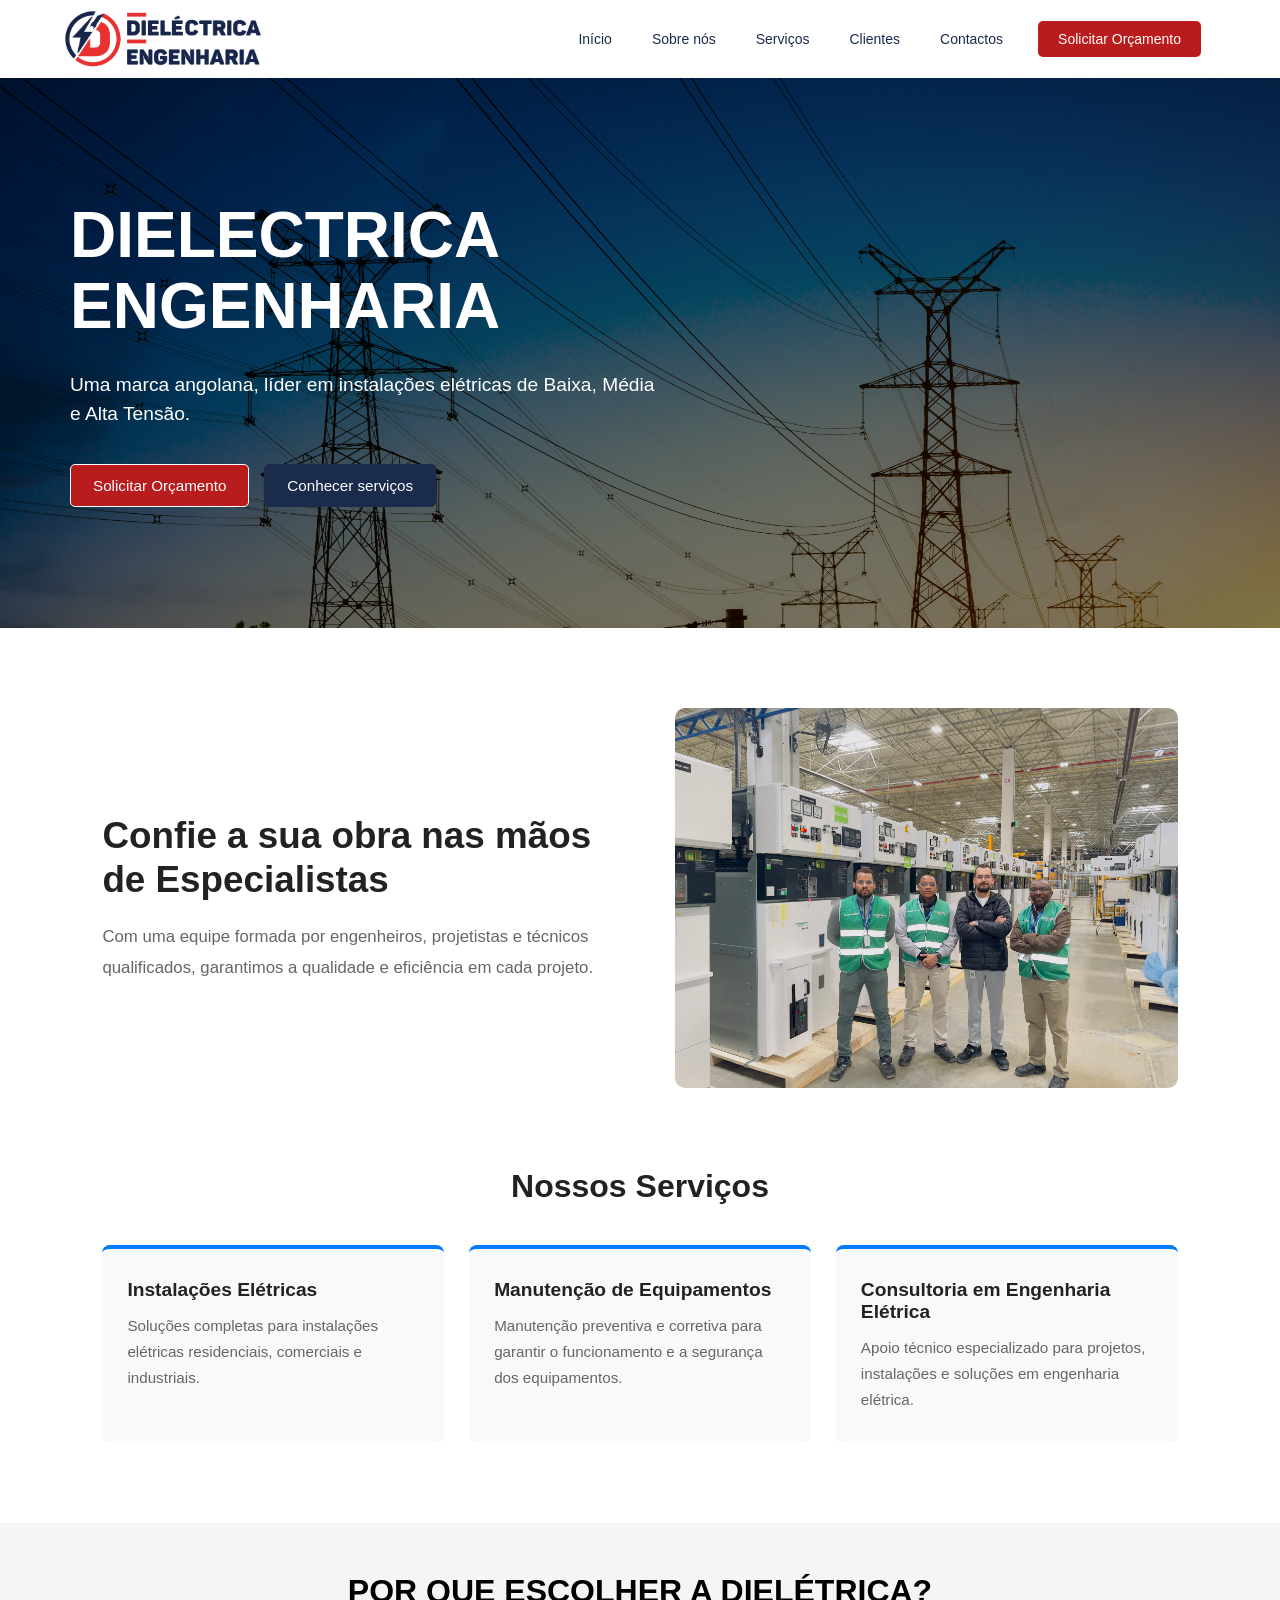
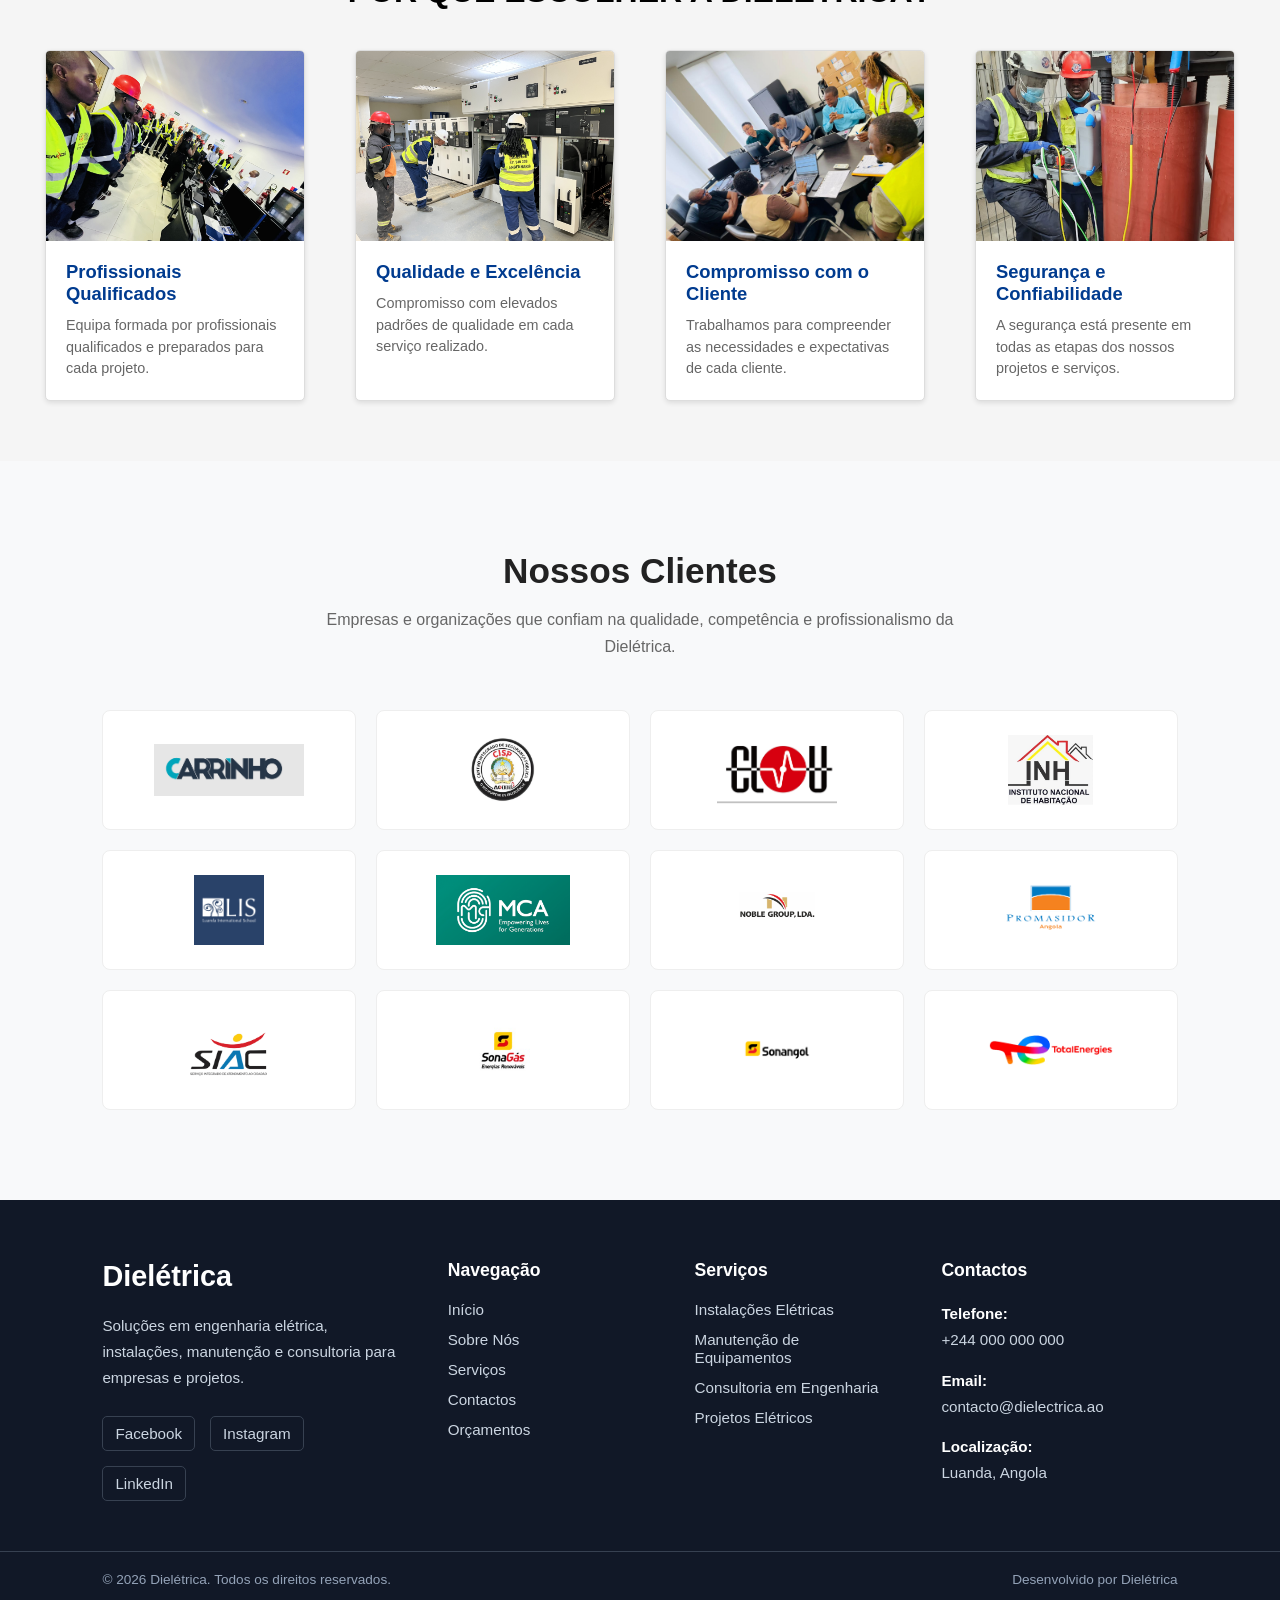
==== commit eaa43a92: "troca de sessao porque escolher com a sessao servicos" ====
--- a/index.html
+++ b/index.html
@@ -119,7 +119,89 @@
         
 
     </div>
-    
+  
+
+<!-- Seção Sobre -->
+
+<section class="sobre">
+
+    <div class="sobre-conteudo">
+
+        <div class="sobre-txt">
+
+            <h3>Confie a sua obra nas mãos de Especialistas</h3>
+
+            <p>
+                Com uma equipe formada por engenheiros, projetistas
+                e técnicos qualificados, garantimos a qualidade e
+                eficiência em cada projeto.
+            </p>
+
+        </div>
+
+
+        <div class="sobre-img">
+
+            <img
+                src="assets/img/especialistas.jpg"
+                alt="Equipe de trabalho Dielétrica"
+            >
+
+        </div>
+
+    </div>
+
+
+    <!-- Serviços -->
+
+    <div class="sobre-servicos">
+
+        <h2>Nossos Serviços</h2>
+
+        <div class="lista-servicos">
+
+            <div class="servico">
+
+                <h3>Instalações Elétricas</h3>
+
+                <p>
+                    Soluções completas para instalações elétricas
+                    residenciais, comerciais e industriais.
+                </p>
+
+            </div>
+
+
+            <div class="servico">
+
+                <h3>Manutenção de Equipamentos</h3>
+
+                <p>
+                    Manutenção preventiva e corretiva para garantir
+                    o funcionamento e a segurança dos equipamentos.
+                </p>
+
+            </div>
+
+
+            <div class="servico">
+
+                <h3>Consultoria em Engenharia Elétrica</h3>
+
+                <p>
+                    Apoio técnico especializado para projetos,
+                    instalações e soluções em engenharia elétrica.
+                </p>
+
+            </div>
+
+        </div>
+
+    </div>
+
+</section>
+
+  
     <!-- Porque escolher -->
 
 <section class="porque-escolher">
@@ -213,101 +295,20 @@
 
 </section>
 
-<!-- Seção Sobre -->
-
-<section class="sobre">
-
-    <div class="sobre-conteudo">
-
-        <div class="sobre-txt">
-
-            <h3>Confie a sua obra nas mãos de Especialistas</h3>
+
+<!-- Seção Clientes -->
+
+<section class="clientes" id="clientes">
+
+    <div class="clientes-container">
+
+        <div class="clientes-titulo">
+
+            <h2>Nossos Clientes</h2>
 
             <p>
-                Com uma equipe formada por engenheiros, projetistas
-                e técnicos qualificados, garantimos a qualidade e
-                eficiência em cada projeto.
-            </p>
-
-        </div>
-
-
-        <div class="sobre-img">
-
-            <img
-                src="assets/img/especialistas.jpg"
-                alt="Equipe de trabalho Dielétrica"
-            >
-
-        </div>
-
-    </div>
-
-
-    <!-- Serviços -->
-
-    <div class="sobre-servicos">
-
-        <h2>Nossos Serviços</h2>
-
-        <div class="lista-servicos">
-
-            <div class="servico">
-
-                <h3>Instalações Elétricas</h3>
-
-                <p>
-                    Soluções completas para instalações elétricas
-                    residenciais, comerciais e industriais.
-                </p>
-
-            </div>
-
-
-            <div class="servico">
-
-                <h3>Manutenção de Equipamentos</h3>
-
-                <p>
-                    Manutenção preventiva e corretiva para garantir
-                    o funcionamento e a segurança dos equipamentos.
-                </p>
-
-            </div>
-
-
-            <div class="servico">
-
-                <h3>Consultoria em Engenharia Elétrica</h3>
-
-                <p>
-                    Apoio técnico especializado para projetos,
-                    instalações e soluções em engenharia elétrica.
-                </p>
-
-            </div>
-
-        </div>
-
-    </div>
-
-</section>
-
-
-
-<!-- Seção Clientes -->
-
-<section class="clientes" id="clientes">
-
-    <div class="clientes-container">
-
-        <div class="clientes-titulo">
-
-            <h2>Nossos Clientes</h2>
-
-            <p>
-                Empresas e organizações que confiam na qualidade,
-                competência e profissionalismo da Dielétrica.
+               Empresas e organizações que confiam na qualidade,
+                competência e profissionalismo da Dielétrica. 
             </p>
 
         </div>
--- a/css/style.css
+++ b/css/style.css
@@ -443,7 +443,7 @@
 
     height: 550px;
 
-    background-image: url('../assets/img/equipe-dieletrica-bai.jpeg');
+    background-image: url('../assets/img/banner.jpg');
 
     background-size: cover;
 
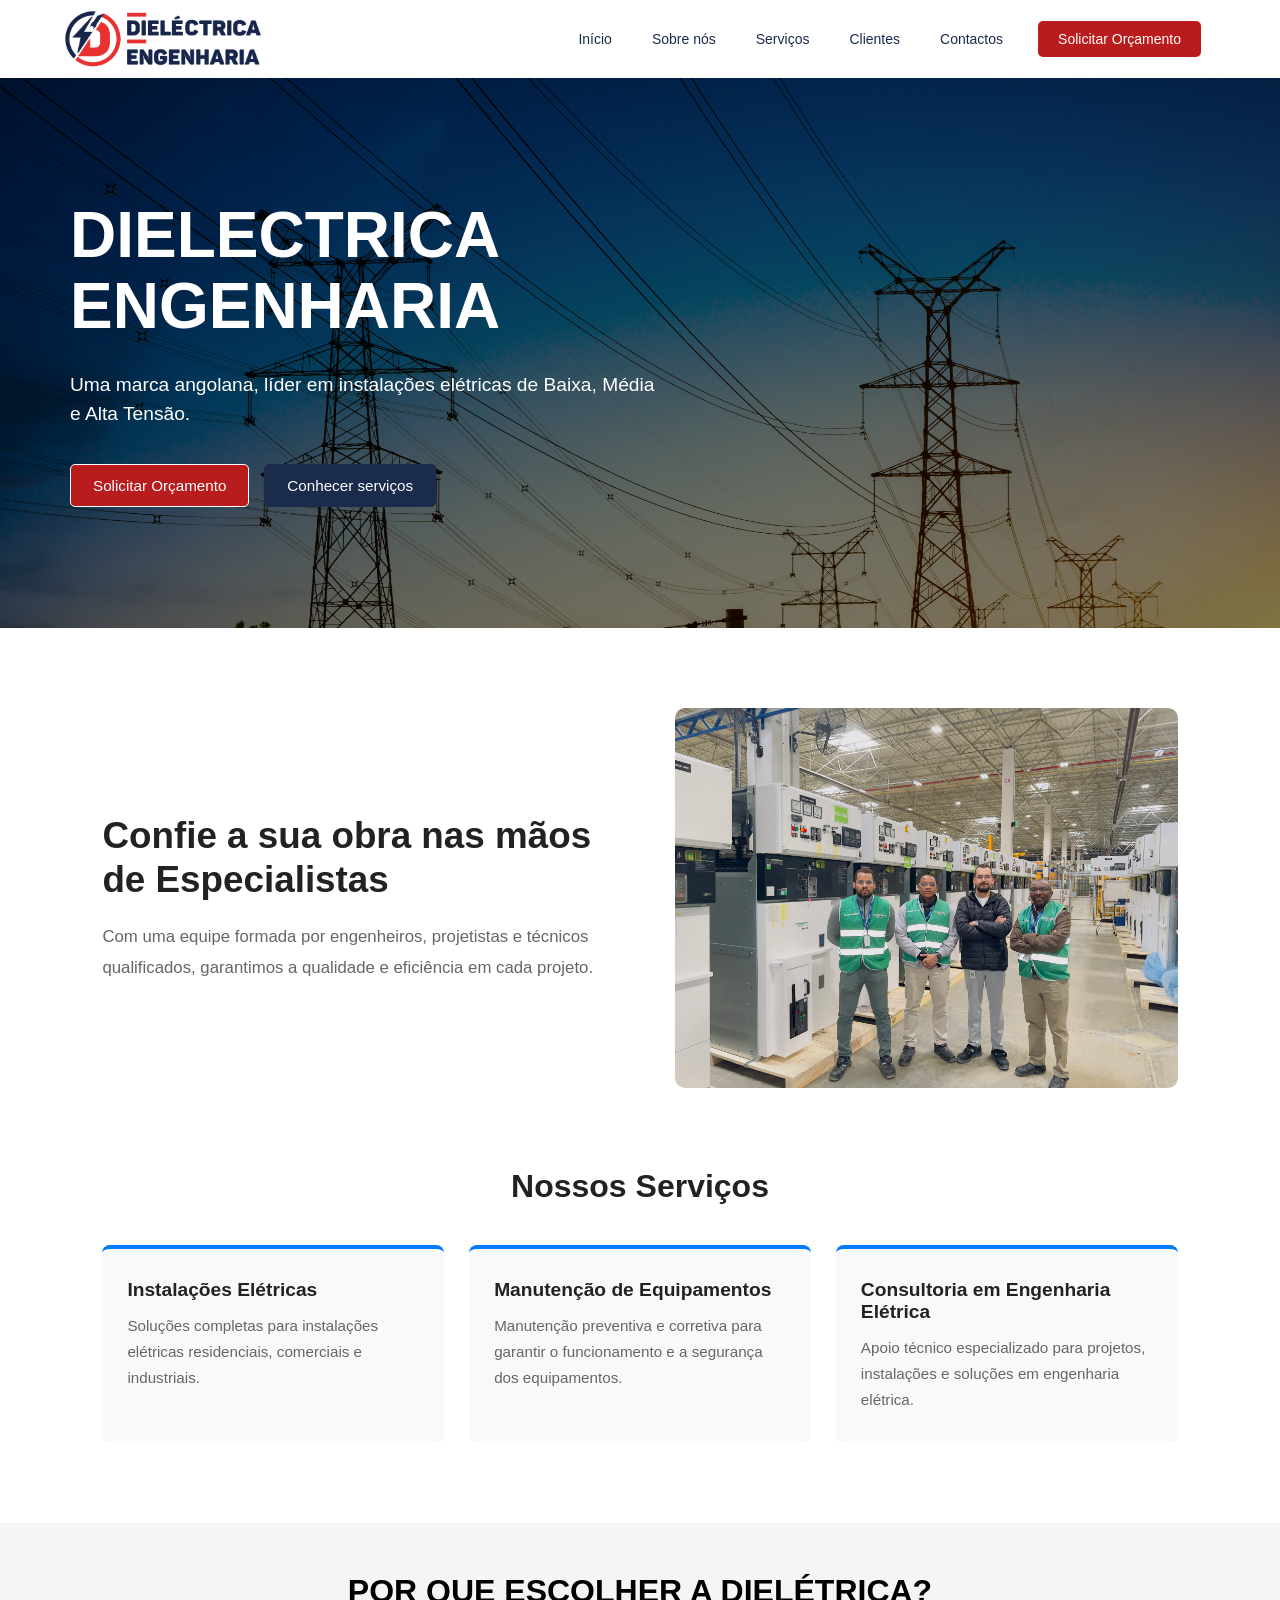
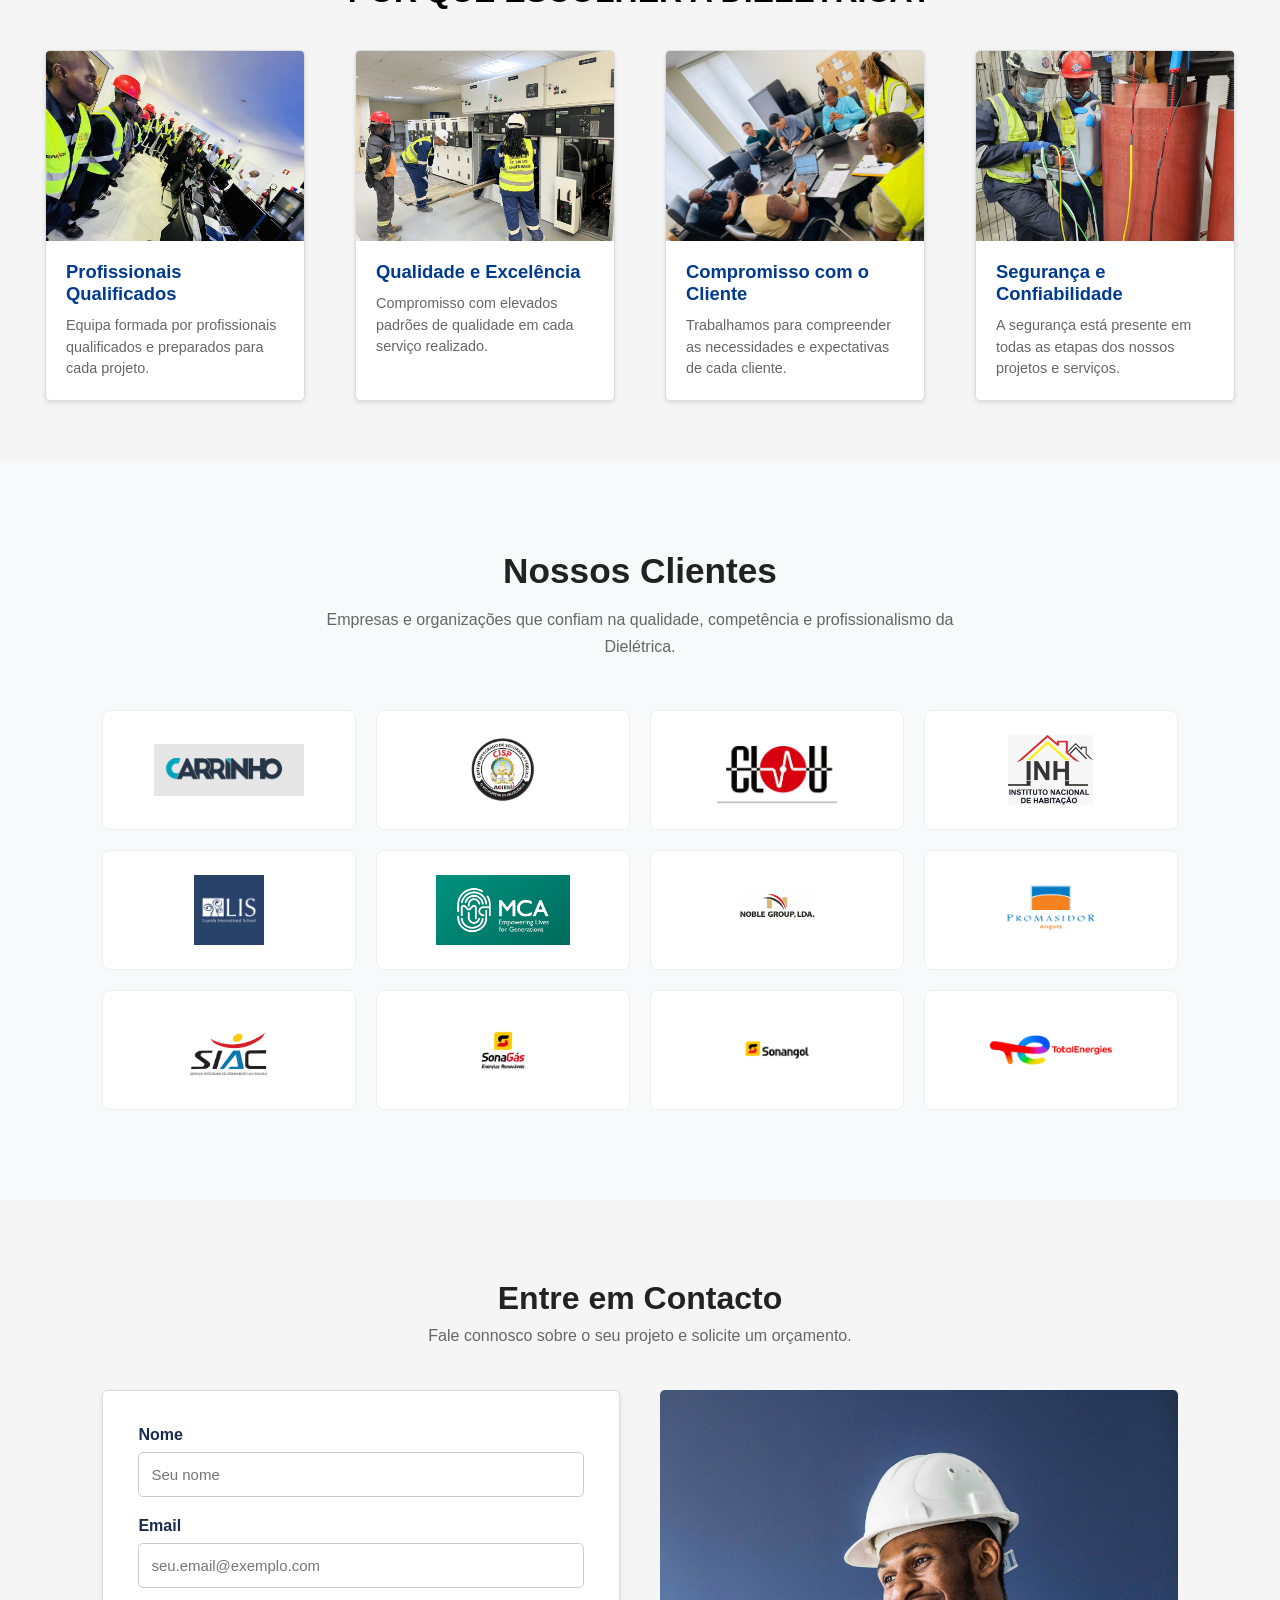
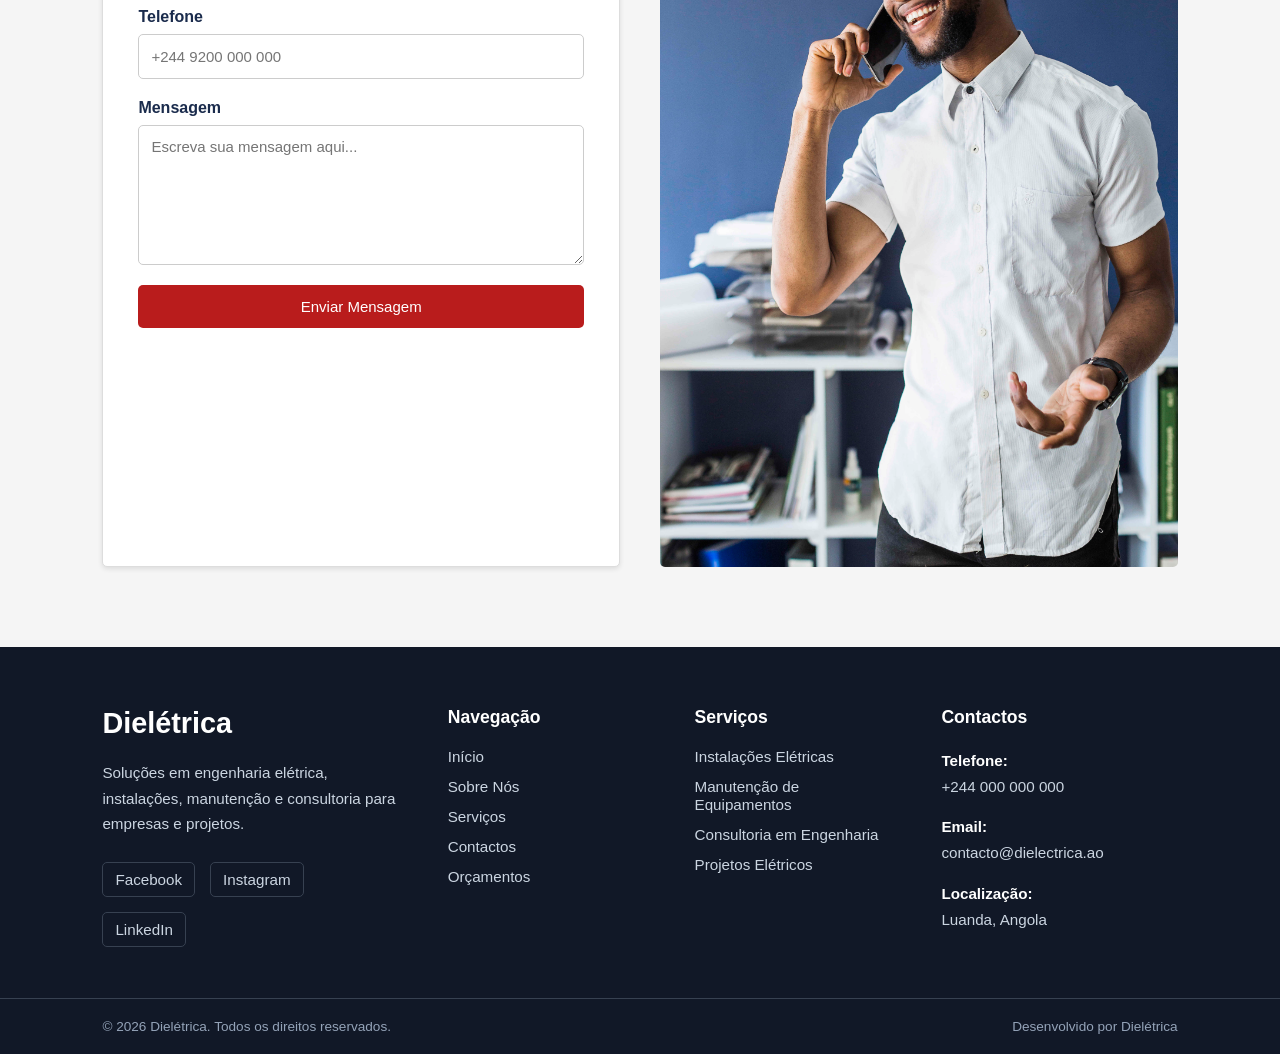
==== commit 70b12679: "Primeiro modelo de formulario" ====
--- a/index.html
+++ b/index.html
@@ -372,7 +372,87 @@
 
 
 
-
+<!-- Contacto -->
+<section class="contactos" id="contactos">
+
+    <div class="contactos-container">
+
+        <div class="contactos-titulo">
+            <h2>Entre em Contacto</h2>
+            <p>
+                Fale connosco sobre o seu projeto e solicite um orçamento.
+            </p>
+        </div>
+
+        <div class="contactos-conteudo">
+
+            <!-- Formulário -->
+            <div class="contactos-formulario">
+                <form action="#" method="post">
+
+                    <div class="form-grupo">
+                        <label for="nome">Nome</label>
+                        <input
+                            type="text"
+                            id="nome"
+                            name="nome"
+                            placeholder="Seu nome"
+                            required
+                        >
+                    </div>
+
+                    <div class="form-grupo">
+                        <label for="email">Email</label>
+                        <input
+                            type="email"
+                            id="email"
+                            name="email"
+                            placeholder="seu.email@exemplo.com"
+                            required
+                        >
+                    </div>
+
+                    <div class="form-grupo">
+                        <label for="telefone">Telefone</label>
+                        <input
+                            type="tel"
+                            id="telefone"
+                            name="telefone"
+                            placeholder="+244 9200 000 000"
+                        >
+                    </div>
+
+                    <div class="form-grupo">
+                        <label for="mensagem">Mensagem</label>
+                        <textarea
+                            id="mensagem"
+                            name="mensagem"
+                            rows="6"
+                            placeholder="Escreva sua mensagem aqui..."
+                            required
+                        ></textarea>
+                    </div>
+
+                    <button type="submit" class="form-btn">
+                        Enviar Mensagem
+                    </button>
+
+                </form>
+            </div>
+
+            <!-- Imagem -->
+            <div class="contactos-imagem">
+                <img
+                    src="assets/img/chamada.jpg"
+                    alt="Equipa da Dielétrica Engenharia"
+                >
+            </div>
+
+        </div>
+
+    </div>
+
+</section>
 
    </main>
 
--- a/css/style.css
+++ b/css/style.css
@@ -1398,6 +1398,157 @@
     }
 
 }
+
+/* Contacto */
+.contactos {
+    width: 100%;
+    padding: 80px 8%;
+    background-color: #f5f5f5;
+}
+
+.contactos-container {
+    width: 100%;
+    max-width: 1200px;
+    margin: 0 auto;
+}
+
+.contactos-titulo {
+    text-align: center;
+    margin-bottom: 45px;
+}
+
+.contactos-titulo h2 {
+    font-size: 2rem;
+    color: #222;
+    margin-bottom: 10px;
+}
+
+.contactos-titulo p {
+    color: #666;
+    font-size: 1rem;
+}
+
+/* Formulário + imagem */
+.contactos-conteudo {
+    display: grid;
+    grid-template-columns: 1fr 1fr;
+    gap: 40px;
+    align-items: stretch;
+}
+
+/* Formulário */
+.contactos-formulario {
+    background-color: #fff;
+    padding: 35px;
+    border-radius: 5px;
+    border: 1px solid #ddd;
+    box-shadow: 0 2px 5px rgba(0, 0, 0, .1);
+}
+
+.form-grupo {
+    display: flex;
+    flex-direction: column;
+    margin-bottom: 20px;
+}
+
+.form-grupo label {
+    color: #1A2B4C;
+    font-weight: 600;
+    margin-bottom: 8px;
+}
+
+.form-grupo input,
+.form-grupo textarea {
+    width: 100%;
+    padding: 12px;
+    border: 1px solid #ccc;
+    border-radius: 5px;
+    font-family: Arial, Helvetica, sans-serif;
+    font-size: 15px;
+    outline: none;
+}
+
+.form-grupo input {
+    height: 45px;
+}
+
+.form-grupo textarea {
+    resize: vertical;
+    min-height: 140px;
+}
+
+.form-grupo input:focus,
+.form-grupo textarea:focus {
+    border-color: #1A2B4C;
+}
+
+.form-btn {
+    width: 100%;
+    padding: 13px;
+    border: none;
+    border-radius: 5px;
+    background-color: #B91C1C;
+    color: #fff;
+    font-size: 15px;
+    cursor: pointer;
+    transition: background-color .3s ease, transform .3s ease;
+}
+
+.form-btn:hover {
+    background-color: #8B1A1A;
+    transform: translateY(-2px);
+}
+
+/* Imagem */
+.contactos-imagem {
+    width: 100%;
+    min-height: 100%;
+    overflow: hidden;
+    border-radius: 5px;
+}
+
+.contactos-imagem img {
+    width: 100%;
+    height: 100%;
+    display: block;
+    object-fit: cover;
+}
+
+/* Tablet */
+@media (max-width: 900px) {
+    .contactos {
+        padding: 70px 6%;
+    }
+
+    .contactos-conteudo {
+        grid-template-columns: 1fr;
+    }
+
+    .contactos-imagem {
+        height: 350px;
+        order: -1;
+    }
+}
+
+/* Mobile */
+@media (max-width: 600px) {
+    .contactos {
+        padding: 50px 20px;
+    }
+
+    .contactos-titulo h2 {
+        font-size: 1.7rem;
+    }
+
+    .contactos-formulario {
+        padding: 25px 20px;
+    }
+
+    .contactos-imagem {
+        height: 280px;
+    }
+}
+
 /* =========================================
    RODAPÉ
    ========================================= */
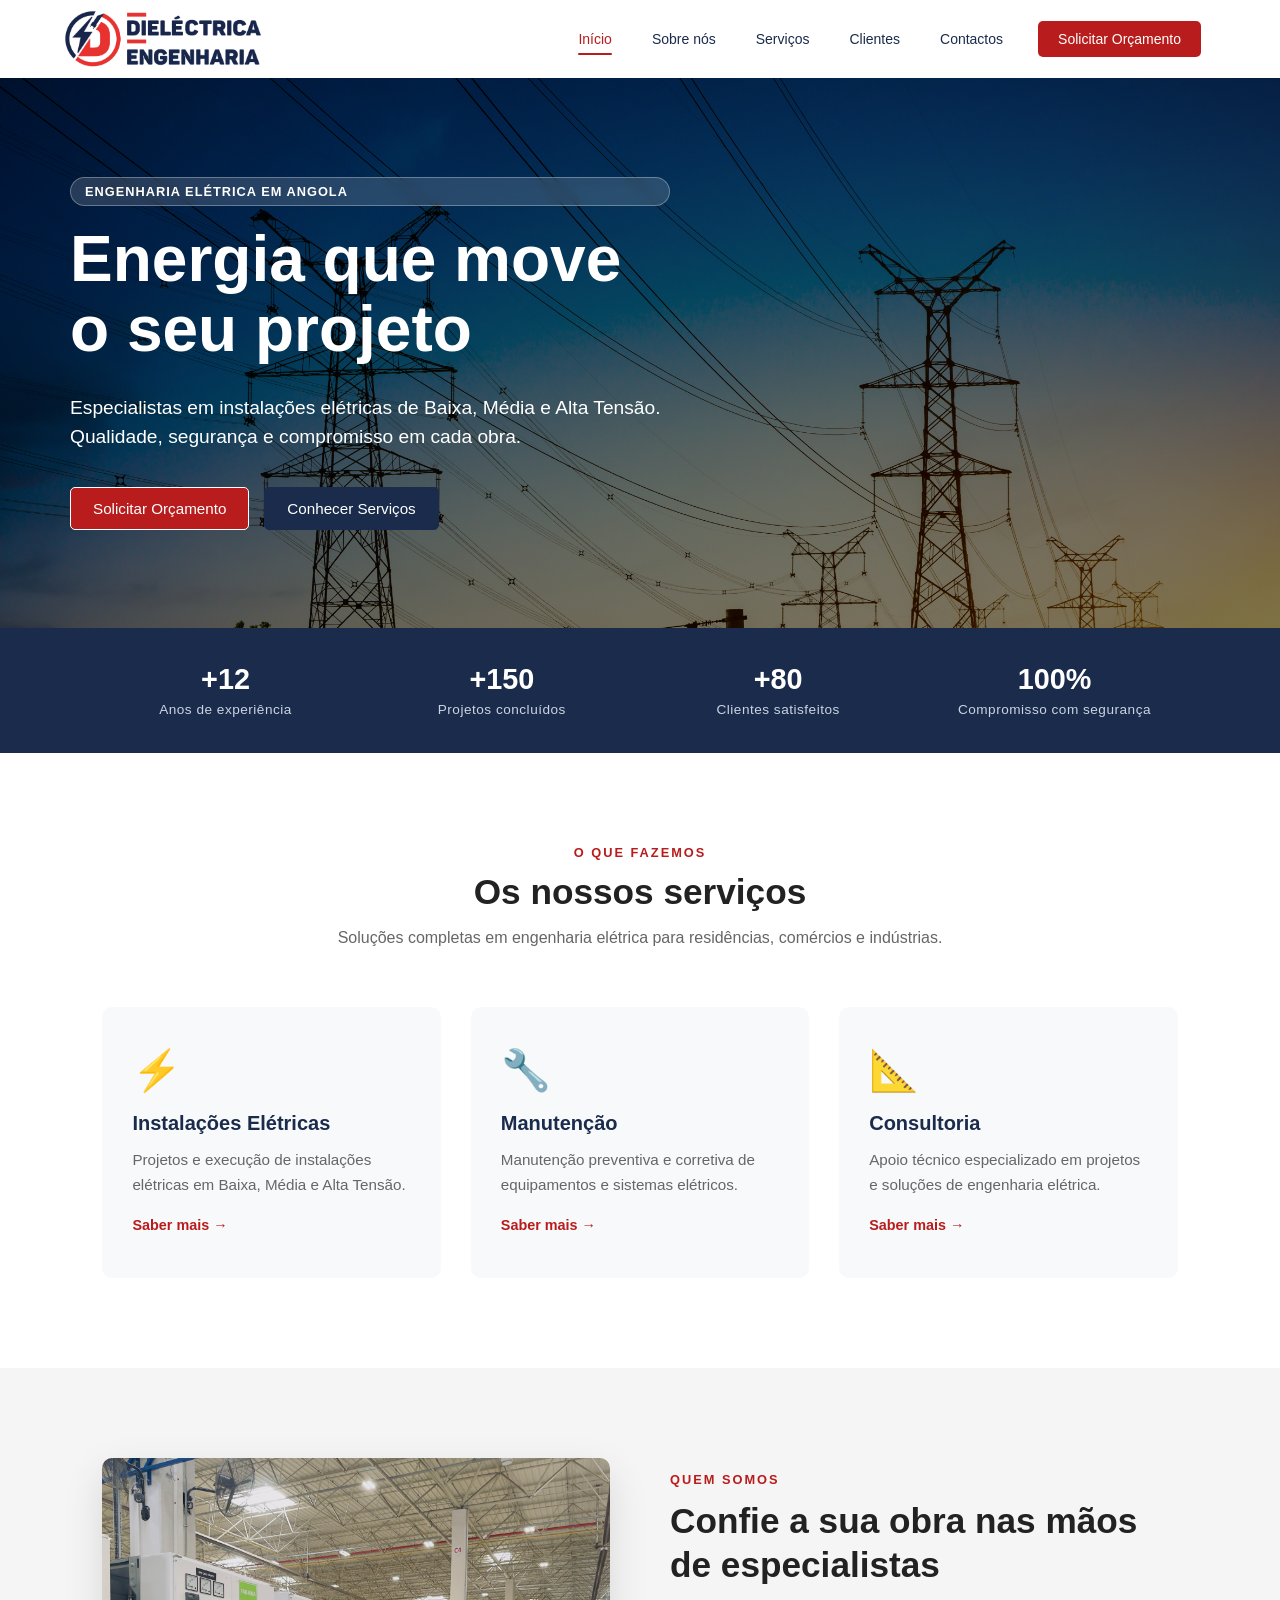
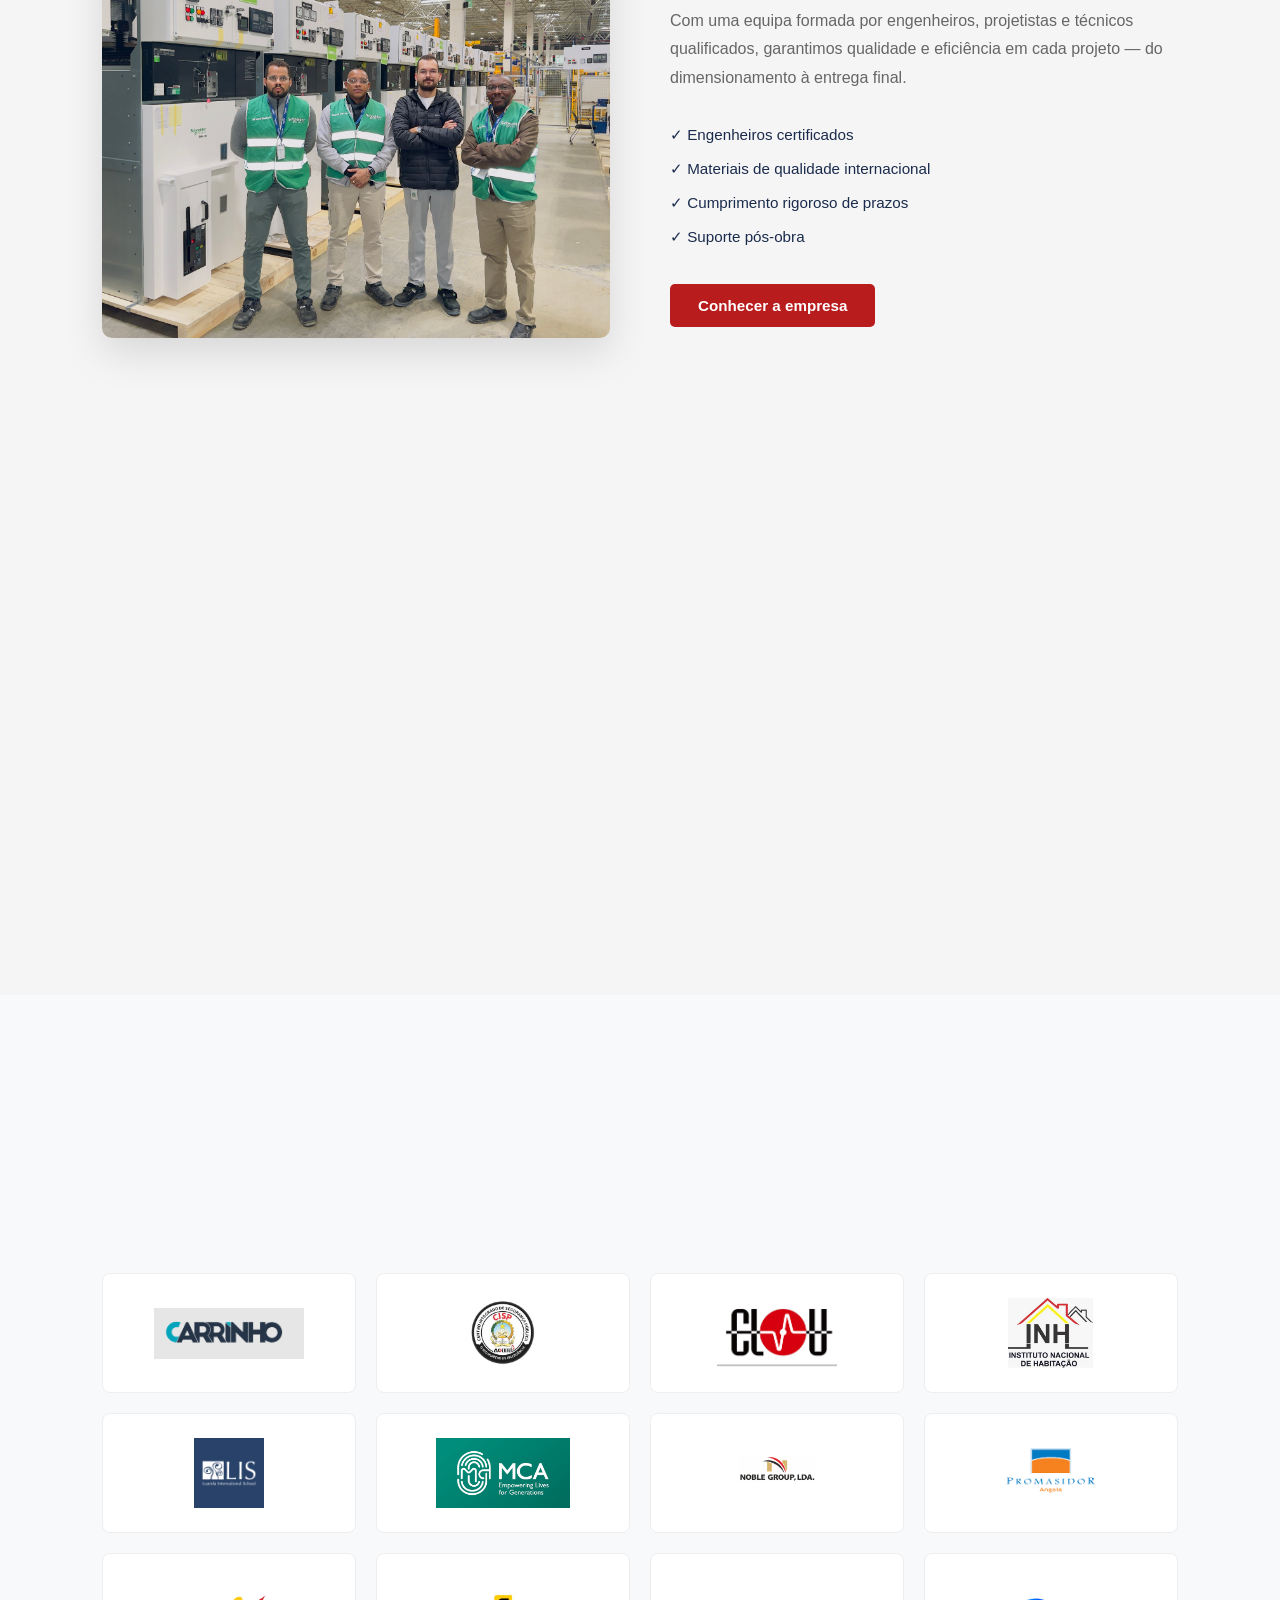
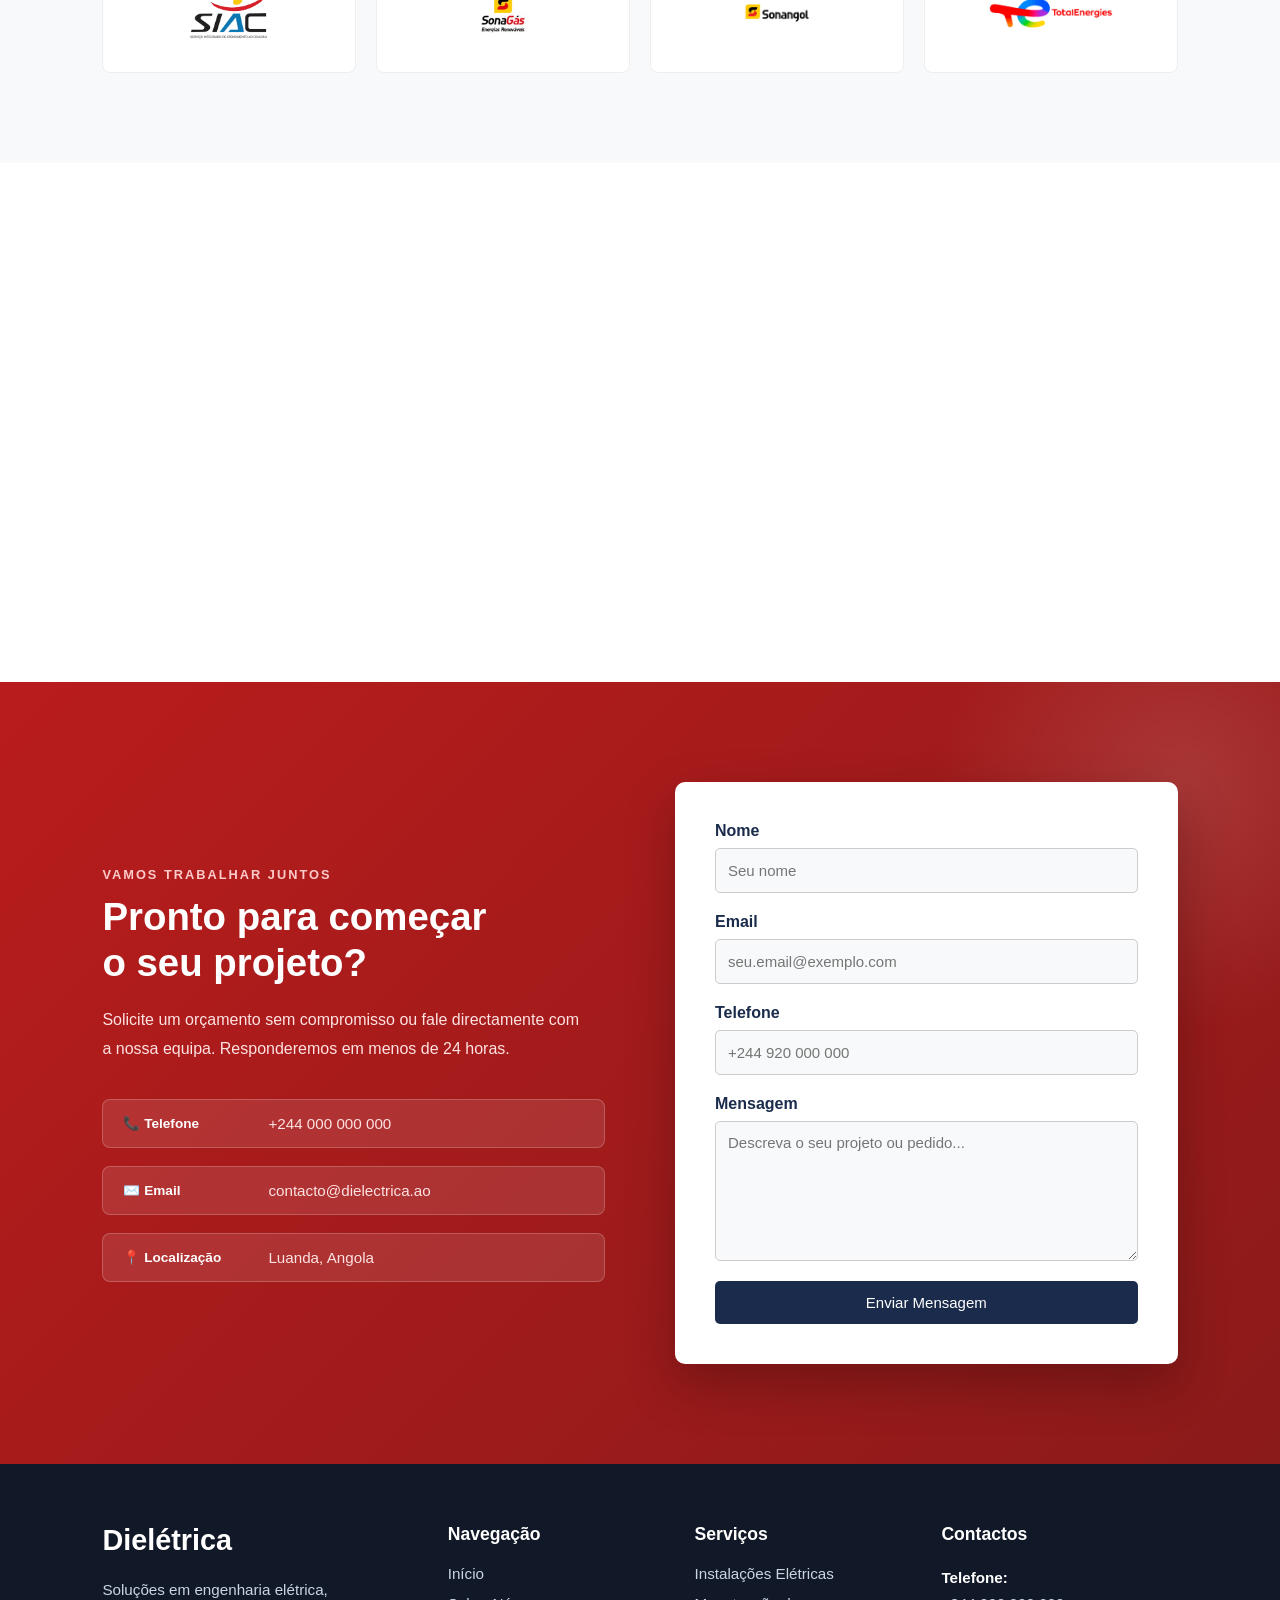
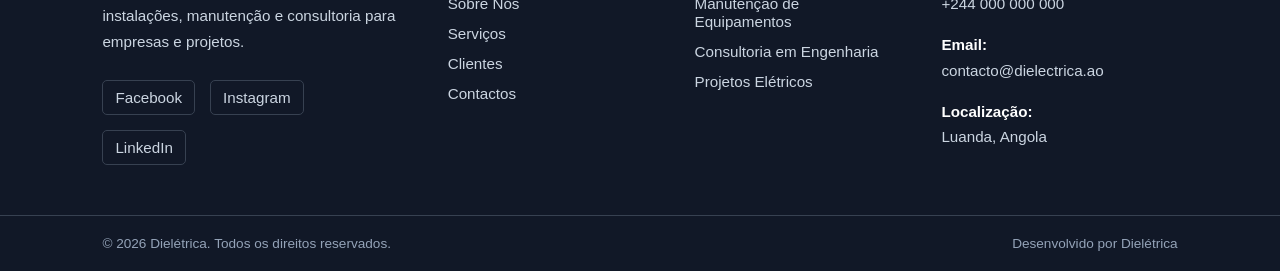
==== commit f6bf2b6a: "Atualização, pagina sobre" ====
--- a/index.html
+++ b/index.html
@@ -3,391 +3,375 @@
 <head>
     <meta charset="UTF-8">
     <meta name="viewport" content="width=device-width, initial-scale=1.0">
-    <title>Dieletrica - engenharia eletrica</title>
+    <title>Dielétrica Engenharia — Instalações Elétricas em Angola</title>
+    <meta name="description" content="Especialistas em instalações elétricas de Baixa, Média e Alta Tensão em Angola. Engenharia, manutenção e consultoria.">
     <link rel="stylesheet" href="css/style.css">
-    <link rel="icon" type="image/x-icon" href="assets/icon/favicon.ico"> 
+    <link rel="icon" type="image/x-icon" href="assets/icon/favicon.ico">
 </head>
 <body>
-   <header>
-
+
+<header>
     <section class="menu">
-
-        <!-- Logo -->
         <div class="menu-logo">
             <a href="index.html">
-                <img
-                    src="assets/img/logo-extenso.png"
-                    alt="Dielétrica"
-                >
+                <img src="assets/img/logo-extenso.png" alt="Dielétrica">
             </a>
         </div>
 
-
-        <!-- Checkbox usado para abrir/fechar o menu mobile -->
-        <input
-            type="checkbox"
-            id="menu-toggle"
-            class="menu-toggle"
-        >
-
-
-        <!-- Botão hambúrguer -->
-        <label
-            for="menu-toggle"
-            class="menu-icon"
-            aria-label="Abrir menu"
-        >
+        <input type="checkbox" id="menu-toggle" class="menu-toggle">
+
+        <label for="menu-toggle" class="menu-icon" aria-label="Abrir menu">
             <span></span>
             <span></span>
             <span></span>
         </label>
 
-
-        <!-- Menu de navegação -->
         <div class="menu-nav">
-
             <nav>
-
                 <ul>
-
+                    <li><a href="index.html" class="ativo">Início</a></li>
+                    <li><a href="sobre.html">Sobre nós</a></li>
+                    <li><a href="servicos.html">Serviços</a></li>
+                    <li><a href="clientes.html">Clientes</a></li>
+                    <li><a href="contactos.html">Contactos</a></li>
+                    <li><a href="orcamento.html" class="btn-cta">Solicitar Orçamento</a></li>
+                </ul>
+            </nav>
+        </div>
+    </section>
+</header>
+
+<main>
+
+    <!-- =========================================
+         1. BANNER HERO
+         ========================================= -->
+    <section class="banner">
+        <div class="banner-content">
+            <span class="banner-tag">Engenharia Elétrica em Angola</span>
+
+            <div class="banner-text">
+                <h1>Energia que move<br>o seu projeto</h1>
+                <h2>
+                    Especialistas em instalações elétricas de Baixa, Média
+                    e Alta Tensão. Qualidade, segurança e compromisso em
+                    cada obra.
+                </h2>
+            </div>
+
+            <div class="btn-cta-banner">
+                <a href="orcamento.html" class="banner-cta">Solicitar Orçamento</a>
+                <a href="servicos.html" class="banner-cta2">Conhecer Serviços</a>
+            </div>
+        </div>
+    </section>
+
+
+    <!-- =========================================
+         2. BARRA DE CONFIANÇA
+         ========================================= -->
+    <section class="confianca">
+        <div class="confianca-container">
+            <div class="confianca-item">
+                <strong>+12</strong>
+                <span>Anos de experiência</span>
+            </div>
+            <div class="confianca-item">
+                <strong>+150</strong>
+                <span>Projetos concluídos</span>
+            </div>
+            <div class="confianca-item">
+                <strong>+80</strong>
+                <span>Clientes satisfeitos</span>
+            </div>
+            <div class="confianca-item">
+                <strong>100%</strong>
+                <span>Compromisso com segurança</span>
+            </div>
+        </div>
+    </section>
+
+
+    <!-- =========================================
+         3. SERVIÇOS (resumo)
+         ========================================= -->
+    <section class="servicos-home">
+        <div class="servicos-home-container">
+
+            <div class="servicos-home-titulo reveal">
+                <span class="section-tag">O que fazemos</span>
+                <h2>Os nossos serviços</h2>
+                <p>
+                    Soluções completas em engenharia elétrica para
+                    residências, comércios e indústrias.
+                </p>
+            </div>
+
+            <div class="servicos-home-grid">
+
+                <div class="servico-home-card reveal reveal-delay-1">
+                    <div class="servico-home-icon">⚡</div>
+                    <h3>Instalações Elétricas</h3>
+                    <p>
+                        Projetos e execução de instalações elétricas em
+                        Baixa, Média e Alta Tensão.
+                    </p>
+                    <a href="servicos.html" class="servico-home-link">
+                        Saber mais →
+                    </a>
+                </div>
+
+                <div class="servico-home-card reveal reveal-delay-2">
+                    <div class="servico-home-icon">🔧</div>
+                    <h3>Manutenção</h3>
+                    <p>
+                        Manutenção preventiva e corretiva de equipamentos
+                        e sistemas elétricos.
+                    </p>
+                    <a href="servicos.html" class="servico-home-link">
+                        Saber mais →
+                    </a>
+                </div>
+
+                <div class="servico-home-card reveal reveal-delay-3">
+                    <div class="servico-home-icon">📐</div>
+                    <h3>Consultoria</h3>
+                    <p>
+                        Apoio técnico especializado em projetos e soluções
+                        de engenharia elétrica.
+                    </p>
+                    <a href="servicos.html" class="servico-home-link">
+                        Saber mais →
+                    </a>
+                </div>
+
+            </div>
+
+        </div>
+    </section>
+
+
+    <!-- =========================================
+         4. SOBRE RESUMIDO
+         ========================================= -->
+    <section class="sobre-home">
+        <div class="sobre-home-container">
+
+            <div class="sobre-home-img reveal">
+                <img
+                    src="assets/img/especialistas.jpg"
+                    alt="Equipa Dielétrica em obra"
+                >
+            </div>
+
+            <div class="sobre-home-txt reveal">
+                <span class="section-tag">Quem somos</span>
+                <h2>Confie a sua obra nas mãos de especialistas</h2>
+                <p>
+                    Com uma equipa formada por engenheiros, projetistas e
+                    técnicos qualificados, garantimos qualidade e eficiência
+                    em cada projeto — do dimensionamento à entrega final.
+                </p>
+
+                <ul class="sobre-home-lista">
+                    <li>✓ Engenheiros certificados</li>
+                    <li>✓ Materiais de qualidade internacional</li>
+                    <li>✓ Cumprimento rigoroso de prazos</li>
+                    <li>✓ Suporte pós-obra</li>
+                </ul>
+
+                <a href="sobre.html" class="sobre-home-btn">
+                    Conhecer a empresa
+                </a>
+            </div>
+
+        </div>
+    </section>
+
+
+    <!-- =========================================
+         5. PORQUÊ ESCOLHER
+         ========================================= -->
+    <section class="porque-escolher">
+        <div class="porque-escolher-titulo reveal">
+            <span class="section-tag">Por que nos escolher</span>
+            <h2>POR QUE ESCOLHER A DIELÉTRICA?</h2>
+        </div>
+
+        <div class="porque-escolher-card">
+
+            <div class="card reveal reveal-delay-1">
+                <div class="card-img">
+                    <img src="assets/img/qualificados.jpg" alt="Profissionais qualificados">
+                </div>
+                <div class="card-conteudo">
+                    <h3>Profissionais Qualificados</h3>
+                    <p>Equipa formada por profissionais qualificados e preparados para cada projeto.</p>
+                </div>
+            </div>
+
+            <div class="card reveal reveal-delay-2">
+                <div class="card-img">
+                    <img src="assets/img/servicoexcelente.jpg" alt="Qualidade e excelência">
+                </div>
+                <div class="card-conteudo">
+                    <h3>Qualidade e Excelência</h3>
+                    <p>Compromisso com elevados padrões de qualidade em cada serviço realizado.</p>
+                </div>
+            </div>
+
+            <div class="card reveal reveal-delay-3">
+                <div class="card-img">
+                    <img src="assets/img/compromisso.jpg" alt="Compromisso com o cliente">
+                </div>
+                <div class="card-conteudo">
+                    <h3>Compromisso com o Cliente</h3>
+                    <p>Trabalhamos para compreender as necessidades e expectativas de cada cliente.</p>
+                </div>
+            </div>
+
+            <div class="card reveal reveal-delay-4">
+                <div class="card-img">
+                    <img src="assets/img/seguranca.jpg" alt="Segurança e confiabilidade">
+                </div>
+                <div class="card-conteudo">
+                    <h3>Segurança e Confiabilidade</h3>
+                    <p>A segurança está presente em todas as etapas dos nossos projetos e serviços.</p>
+                </div>
+            </div>
+
+        </div>
+    </section>
+
+
+    <!-- =========================================
+         6. CLIENTES
+         ========================================= -->
+    <section class="clientes" id="clientes">
+        <div class="clientes-container">
+
+            <div class="clientes-titulo reveal">
+                <span class="section-tag">Confiança comprovada</span>
+                <h2>Nossos Clientes</h2>
+                <p>
+                    Empresas e organizações que confiam na qualidade,
+                    competência e profissionalismo da Dielétrica.
+                </p>
+            </div>
+
+            <div class="grid-clientes">
+                <div class="cliente"><img src="assets/img/clientes/cliente1.png" alt="Cliente 1"></div>
+                <div class="cliente"><img src="assets/img/clientes/cliente2.png" alt="Cliente 2"></div>
+                <div class="cliente"><img src="assets/img/clientes/cliente3.png" alt="Cliente 3"></div>
+                <div class="cliente"><img src="assets/img/clientes/cliente4.png" alt="Cliente 4"></div>
+                <div class="cliente"><img src="assets/img/clientes/cliente5.png" alt="Cliente 5"></div>
+                <div class="cliente"><img src="assets/img/clientes/cliente6.png" alt="Cliente 6"></div>
+                <div class="cliente"><img src="assets/img/clientes/cliente7.png" alt="Cliente 7"></div>
+                <div class="cliente"><img src="assets/img/clientes/cliente8.png" alt="Cliente 8"></div>
+                <div class="cliente"><img src="assets/img/clientes/cliente9.png" alt="Cliente 9"></div>
+                <div class="cliente"><img src="assets/img/clientes/cliente10.png" alt="Cliente 10"></div>
+                <div class="cliente"><img src="assets/img/clientes/cliente11.png" alt="Cliente 11"></div>
+                <div class="cliente"><img src="assets/img/clientes/cliente12.png" alt="Cliente 12"></div>
+            </div>
+
+        </div>
+    </section>
+
+
+    <!-- =========================================
+         7. TESTEMUNHOS
+         ========================================= -->
+    <section class="testemunhos">
+        <div class="testemunhos-container">
+
+            <div class="testemunhos-titulo reveal">
+                <span class="section-tag">O que dizem de nós</span>
+                <h2>Testemunhos</h2>
+            </div>
+
+            <div class="testemunhos-grid">
+
+                <div class="testemunho reveal reveal-delay-1">
+                    <p class="testemunho-texto">
+                        "Profissionalismo e rigor do início ao fim. A
+                        Dielétrica superou as nossas expectativas no projeto
+                        industrial."
+                    </p>
+                    <div class="testemunho-autor">
+                        <strong>Nome do Cliente</strong>
+                        <span>Cargo — Empresa</span>
+                    </div>
+                </div>
+
+                <div class="testemunho reveal reveal-delay-2">
+                    <p class="testemunho-texto">
+                        "Equipa competente e prazos cumpridos. Recomendamos
+                        sem hesitar para qualquer projeto elétrico."
+                    </p>
+                    <div class="testemunho-autor">
+                        <strong>Nome do Cliente</strong>
+                        <span>Cargo — Empresa</span>
+                    </div>
+                </div>
+
+                <div class="testemunho reveal reveal-delay-3">
+                    <p class="testemunho-texto">
+                        "Segurança e qualidade em cada detalhe. Um parceiro
+                        de confiança para o nosso negócio."
+                    </p>
+                    <div class="testemunho-autor">
+                        <strong>Nome do Cliente</strong>
+                        <span>Cargo — Empresa</span>
+                    </div>
+                </div>
+
+            </div>
+
+        </div>
+    </section>
+
+
+       <!-- =========================================
+         8. CONTACTO + CTA (secção única)
+         ========================================= -->
+    <section class="contacto-cta" id="contactos">
+
+        <div class="contacto-cta-container">
+
+            <!-- Lado esquerdo: CTA -->
+            <div class="contacto-cta-info reveal">
+
+                <span class="section-tag claro">Vamos trabalhar juntos</span>
+
+                <h2>Pronto para começar<br>o seu projeto?</h2>
+
+                <p>
+                    Solicite um orçamento sem compromisso ou fale
+                    directamente com a nossa equipa. Responderemos
+                    em menos de 24 horas.
+                </p>
+
+                <ul class="contacto-cta-lista">
                     <li>
-                        <a href="index.html">
-                            Início
-                        </a>
+                        <strong>📞 Telefone</strong>
+                        <span>+244 000 000 000</span>
                     </li>
-
                     <li>
-                        <a href="#">
-                            Sobre nós
-                        </a>
+                        <strong>✉️ Email</strong>
+                        <span>contacto@dielectrica.ao</span>
                     </li>
-
                     <li>
-                        <a href="#">
-                            Serviços
-                        </a>
+                        <strong>📍 Localização</strong>
+                        <span>Luanda, Angola</span>
                     </li>
-
-                    <li>
-                        <a href="#">
-                            Clientes
-                        </a>
-                    </li>
-
-                    <li>
-                        <a href="#">
-                            Contactos
-                        </a>
-                    </li>
-
-                    <li>
-                        <a href="#" class="btn-cta">
-                            Solicitar Orçamento
-                        </a>
-                    </li>
-
                 </ul>
 
-            </nav>
-
-        </div>
-
-    </section>
-
-</header>
-
-   <main>
-     <!--Banner-->
-    <div class="banner">
-        
-<!--Sessao com conteudo-->
-        <div class="banner-content">
-            
-<!--Textos do Banner-->
-            <div class="banner-text">
-<H1>DIELECTRICA ENGENHARIA</H1>
-<h2>Uma marca angolana, líder em instalações elétricas de Baixa, Média e Alta Tensão.</h2>
-</div>
-
-<!--Bontoes CTAS do Banner-->
-<div class="btn-cta-banner">
-    <a href="#" class="banner-cta">Solicitar Orçamento</a>
-    <a href="#" class="banner-cta2">Conhecer serviços</a>
-</div>
-        </div>
-
-        
-
-    </div>
-  
-
-<!-- Seção Sobre -->
-
-<section class="sobre">
-
-    <div class="sobre-conteudo">
-
-        <div class="sobre-txt">
-
-            <h3>Confie a sua obra nas mãos de Especialistas</h3>
-
-            <p>
-                Com uma equipe formada por engenheiros, projetistas
-                e técnicos qualificados, garantimos a qualidade e
-                eficiência em cada projeto.
-            </p>
-
-        </div>
-
-
-        <div class="sobre-img">
-
-            <img
-                src="assets/img/especialistas.jpg"
-                alt="Equipe de trabalho Dielétrica"
-            >
-
-        </div>
-
-    </div>
-
-
-    <!-- Serviços -->
-
-    <div class="sobre-servicos">
-
-        <h2>Nossos Serviços</h2>
-
-        <div class="lista-servicos">
-
-            <div class="servico">
-
-                <h3>Instalações Elétricas</h3>
-
-                <p>
-                    Soluções completas para instalações elétricas
-                    residenciais, comerciais e industriais.
-                </p>
-
-            </div>
-
-
-            <div class="servico">
-
-                <h3>Manutenção de Equipamentos</h3>
-
-                <p>
-                    Manutenção preventiva e corretiva para garantir
-                    o funcionamento e a segurança dos equipamentos.
-                </p>
-
-            </div>
-
-
-            <div class="servico">
-
-                <h3>Consultoria em Engenharia Elétrica</h3>
-
-                <p>
-                    Apoio técnico especializado para projetos,
-                    instalações e soluções em engenharia elétrica.
-                </p>
-
-            </div>
-
-        </div>
-
-    </div>
-
-</section>
-
-  
-    <!-- Porque escolher -->
-
-<section class="porque-escolher">
-
-    <div class="porque-escolher-titulo">
-        <h2>POR QUE ESCOLHER A DIELÉTRICA?</h2>
-    </div>
-
-    <div class="porque-escolher-card">
-
-        <div class="card">
-
-            <div class="card-img">
-                <img
-                    src="assets/img/qualificados.jpg"
-                    alt="Profissionais qualificados da Dielétrica"
-                >
-            </div>
-
-            <div class="card-conteudo">
-                <h3>Profissionais Qualificados</h3>
-                <p>
-                    Equipa formada por profissionais qualificados
-                    e preparados para cada projeto.
-                </p>
-            </div>
-
-        </div>
-
-
-        <div class="card">
-
-            <div class="card-img">
-                <img
-                    src="assets/img/servicoexcelente.jpg"
-                    alt="Qualidade e excelência da Dielétrica"
-                >
-            </div>
-
-            <div class="card-conteudo">
-                <h3>Qualidade e Excelência</h3>
-                <p>
-                    Compromisso com elevados padrões de qualidade
-                    em cada serviço realizado.
-                </p>
-            </div>
-
-        </div>
-
-
-        <div class="card">
-
-            <div class="card-img">
-                <img
-                    src="assets/img/compromisso.jpg"
-                    alt="Compromisso da Dielétrica com o cliente"
-                >
-            </div>
-
-            <div class="card-conteudo">
-                <h3>Compromisso com o Cliente</h3>
-                <p>
-                    Trabalhamos para compreender as necessidades
-                    e expectativas de cada cliente.
-                </p>
-            </div>
-
-        </div>
-
-
-        <div class="card">
-
-            <div class="card-img">
-                <img
-                    src="assets/img/seguranca.jpg"
-                    alt="Segurança e confiabilidade da Dielétrica"
-                >
-            </div>
-
-            <div class="card-conteudo">
-                <h3>Segurança e Confiabilidade</h3>
-                <p>
-                    A segurança está presente em todas as etapas
-                    dos nossos projetos e serviços.
-                </p>
-            </div>
-
-        </div>
-
-    </div>
-
-</section>
-
-
-<!-- Seção Clientes -->
-
-<section class="clientes" id="clientes">
-
-    <div class="clientes-container">
-
-        <div class="clientes-titulo">
-
-            <h2>Nossos Clientes</h2>
-
-            <p>
-               Empresas e organizações que confiam na qualidade,
-                competência e profissionalismo da Dielétrica. 
-            </p>
-
-        </div>
-
-
-        <div class="grid-clientes">
-
-            <div class="cliente">
-                <img src="assets/img/clientes/cliente1.png" alt="Cliente 1">
-            </div>
-
-            <div class="cliente">
-                <img src="assets/img/clientes/cliente2.png" alt="Cliente 2">
-            </div>
-
-            <div class="cliente">
-                <img src="assets/img/clientes/cliente3.png" alt="Cliente 3">
-            </div>
-
-            <div class="cliente">
-                <img src="assets/img/clientes/cliente4.png" alt="Cliente 4">
-            </div>
-
-            <div class="cliente">
-                <img src="assets/img/clientes/cliente5.png" alt="Cliente 5">
-            </div>
-
-            <div class="cliente">
-                <img src="assets/img/clientes/cliente6.png" alt="Cliente 6">
-            </div>
-
-            <div class="cliente">
-                <img src="assets/img/clientes/cliente7.png" alt="Cliente 7">
-            </div>
-
-            <div class="cliente">
-                <img src="assets/img/clientes/cliente8.png" alt="Cliente 8">
-            </div>
-
-            <div class="cliente">
-                <img src="assets/img/clientes/cliente9.png" alt="Cliente 9">
-            </div>
-
-            <div class="cliente">
-                <img src="assets/img/clientes/cliente10.png" alt="Cliente 10">
-            </div>
-
-            <div class="cliente">
-                <img src="assets/img/clientes/cliente11.png" alt="Cliente 11">
-            </div>
-
-            <div class="cliente">
-                <img src="assets/img/clientes/cliente12.png" alt="Cliente 12">
-            </div>
-
-        </div>
-
-    </div>
-
-</section>
-
-
-
-<!-- Contacto -->
-<section class="contactos" id="contactos">
-
-    <div class="contactos-container">
-
-        <div class="contactos-titulo">
-            <h2>Entre em Contacto</h2>
-            <p>
-                Fale connosco sobre o seu projeto e solicite um orçamento.
-            </p>
-        </div>
-
-        <div class="contactos-conteudo">
-
-            <!-- Formulário -->
-            <div class="contactos-formulario">
+            </div>
+
+
+            <!-- Lado direito: Formulário -->
+            <div class="contacto-cta-form reveal reveal-delay-2">
+
                 <form action="#" method="post">
 
                     <div class="form-grupo">
@@ -418,7 +402,7 @@
                             type="tel"
                             id="telefone"
                             name="telefone"
-                            placeholder="+244 9200 000 000"
+                            placeholder="+244 920 000 000"
                         >
                     </div>
 
@@ -427,8 +411,8 @@
                         <textarea
                             id="mensagem"
                             name="mensagem"
-                            rows="6"
-                            placeholder="Escreva sua mensagem aqui..."
+                            rows="5"
+                            placeholder="Descreva o seu projeto ou pedido..."
                             required
                         ></textarea>
                     </div>
@@ -438,155 +422,103 @@
                     </button>
 
                 </form>
-            </div>
-
-            <!-- Imagem -->
-            <div class="contactos-imagem">
-                <img
-                    src="assets/img/chamada.jpg"
-                    alt="Equipa da Dielétrica Engenharia"
-                >
-            </div>
-
-        </div>
-
-    </div>
-
-</section>
-
-   </main>
+
+            </div>
+
+        </div>
+
+    </section>
+
+
+   
+
+</main>
+
 
 <!-- Rodapé -->
 <footer class="rodape">
-
     <div class="rodape-container">
 
-        <!-- IDENTIDADE -->
         <div class="rodape-coluna rodape-sobre">
-
             <h2>Dielétrica</h2>
-
             <p>
                 Soluções em engenharia elétrica, instalações,
                 manutenção e consultoria para empresas e projetos.
             </p>
-
             <div class="rodape-social">
-
-                <a href="#" aria-label="Facebook">
-                    Facebook
-                </a>
-
-                <a href="#" aria-label="Instagram">
-                    Instagram
-                </a>
-
-                <a href="#" aria-label="LinkedIn">
-                    LinkedIn
-                </a>
-
-            </div>
-
-        </div>
-
-
-        <!-- NAVEGAÇÃO -->
+                <a href="#" aria-label="Facebook">Facebook</a>
+                <a href="#" aria-label="Instagram">Instagram</a>
+                <a href="#" aria-label="LinkedIn">LinkedIn</a>
+            </div>
+        </div>
+
         <div class="rodape-coluna">
-
             <h3>Navegação</h3>
-
             <ul>
-                <li>
-                    <a href="#inicio">Início</a>
-                </li>
-
-                <li>
-                    <a href="#sobre">Sobre Nós</a>
-                </li>
-
-                <li>
-                    <a href="#servicos">Serviços</a>
-                </li>
-
-                <li>
-                    <a href="#clientes">Contactos</a>
-                </li>
-
-                <li>
-                    <a href="#contactos">Orçamentos</a>
-                </li>
+                <li><a href="index.html">Início</a></li>
+                <li><a href="sobre.html">Sobre Nós</a></li>
+                <li><a href="servicos.html">Serviços</a></li>
+                <li><a href="clientes.html">Clientes</a></li>
+                <li><a href="contactos.html">Contactos</a></li>
             </ul>
-
-        </div>
-
-
-        <!-- SERVIÇOS -->
+        </div>
+
         <div class="rodape-coluna">
-
             <h3>Serviços</h3>
-
             <ul>
-                <li>
-                    <a href="#">Instalações Elétricas</a>
-                </li>
-
-                <li>
-                    <a href="#">Manutenção de Equipamentos</a>
-                </li>
-
-                <li>
-                    <a href="#">Consultoria em Engenharia</a>
-                </li>
-
-                <li>
-                    <a href="#">Projetos Elétricos</a>
-                </li>
+                <li><a href="servicos.html">Instalações Elétricas</a></li>
+                <li><a href="servicos.html">Manutenção de Equipamentos</a></li>
+                <li><a href="servicos.html">Consultoria em Engenharia</a></li>
+                <li><a href="servicos.html">Projetos Elétricos</a></li>
             </ul>
-
-        </div>
-
-
-        <!-- CONTACTOS -->
+        </div>
+
         <div class="rodape-coluna rodape-contactos">
-
             <h3>Contactos</h3>
-
-            <p>
-                <strong>Telefone:</strong><br>
-                +244 000 000 000
-            </p>
-
-            <p>
-                <strong>Email:</strong><br>
-                contacto@dielectrica.ao
-            </p>
-
-            <p>
-                <strong>Localização:</strong><br>
-                Luanda, Angola
-            </p>
-
+            <p><strong>Telefone:</strong><br>+244 000 000 000</p>
+            <p><strong>Email:</strong><br>contacto@dielectrica.ao</p>
+            <p><strong>Localização:</strong><br>Luanda, Angola</p>
         </div>
 
     </div>
 
-
-    <!-- COPYRIGHT -->
-
     <div class="rodape-bottom">
-
-        <p>
-            © 2026 Dielétrica. Todos os direitos reservados.
-        </p>
-
-        <p>
-            Desenvolvido por Dielétrica
-        </p>
-
+        <p>© 2026 Dielétrica. Todos os direitos reservados.</p>
+        <p>Desenvolvido por Dielétrica</p>
     </div>
-
 </footer>
 
+
+<button class="btn-topo" aria-label="Voltar ao topo">↑</button>
+
+
+<script>
+/* Reveal */
+const observer = new IntersectionObserver((entries) => {
+    entries.forEach(entry => {
+        if (entry.isIntersecting) {
+            entry.target.classList.add('ativo');
+            observer.unobserve(entry.target);
+        }
+    });
+}, { threshold: 0.15 });
+document.querySelectorAll('.reveal').forEach(el => observer.observe(el));
+
+/* Botão topo */
+const btnTopo = document.querySelector('.btn-topo');
+window.addEventListener('scroll', () => {
+    btnTopo.classList.toggle('visivel', window.scrollY > 300);
+});
+btnTopo.addEventListener('click', () => {
+    window.scrollTo({ top: 0, behavior: 'smooth' });
+});
+
+/* Header sticky */
+const header = document.querySelector('header');
+window.addEventListener('scroll', () => {
+    header.classList.toggle('scrolled', window.scrollY > 50);
+});
+</script>
 
 </body>
 </html>
--- a/css/style.css
+++ b/css/style.css
@@ -604,6 +604,567 @@
 }
 
 
+/* =========================================
+   TAG DO BANNER
+   ========================================= */
+
+.banner-tag {
+    display: inline-block;
+    background-color: rgba(255, 255, 255, 0.15);
+    border: 1px solid rgba(255, 255, 255, 0.3);
+    color: #fff;
+    padding: 6px 14px;
+    border-radius: 30px;
+    font-size: 0.8rem;
+    font-weight: 600;
+    letter-spacing: 1px;
+    text-transform: uppercase;
+    margin-bottom: 18px;
+    backdrop-filter: blur(4px);
+}
+
+
+/* =========================================
+   BARRA DE CONFIANÇA
+   ========================================= */
+
+.confianca {
+    background-color: #1A2B4C;
+    color: #fff;
+    padding: 35px 8%;
+}
+
+.confianca-container {
+    max-width: 1200px;
+    margin: 0 auto;
+    display: grid;
+    grid-template-columns: repeat(4, 1fr);
+    gap: 30px;
+    text-align: center;
+}
+
+.confianca-item strong {
+    display: block;
+    font-size: 1.8rem;
+    color: #fff;
+    margin-bottom: 4px;
+}
+
+.confianca-item span {
+    font-size: 0.85rem;
+    color: #cbd5e1;
+    letter-spacing: 0.5px;
+}
+
+
+/* =========================================
+   SERVIÇOS (HOME)
+   ========================================= */
+
+.servicos-home {
+    padding: 90px 8%;
+    background-color: #fff;
+}
+
+.servicos-home-container {
+    max-width: 1200px;
+    margin: 0 auto;
+}
+
+.servicos-home-titulo {
+    text-align: center;
+    max-width: 650px;
+    margin: 0 auto 55px;
+}
+
+.servicos-home-titulo h2 {
+    font-size: 2.2rem;
+    color: #222;
+    margin-bottom: 12px;
+}
+
+.servicos-home-titulo p {
+    color: #666;
+    line-height: 1.7;
+}
+
+.servicos-home-grid {
+    display: grid;
+    grid-template-columns: repeat(3, 1fr);
+    gap: 30px;
+}
+
+.servico-home-card {
+    background-color: #f8f9fa;
+    padding: 40px 30px;
+    border-radius: 10px;
+    border-bottom: 4px solid transparent;
+    transition: all 0.3s ease;
+}
+
+.servico-home-card:hover {
+    background-color: #fff;
+    border-bottom-color: #B91C1C;
+    transform: translateY(-8px);
+    box-shadow: 0 15px 35px rgba(0, 0, 0, 0.1);
+}
+
+.servico-home-icon {
+    font-size: 2.5rem;
+    margin-bottom: 18px;
+}
+
+.servico-home-card h3 {
+    font-size: 1.25rem;
+    color: #1A2B4C;
+    margin-bottom: 12px;
+}
+
+.servico-home-card p {
+    font-size: 0.95rem;
+    line-height: 1.7;
+    color: #666;
+    margin-bottom: 18px;
+}
+
+.servico-home-link {
+    color: #B91C1C;
+    font-weight: 600;
+    font-size: 0.9rem;
+    transition: padding-left 0.3s ease;
+}
+
+.servico-home-link:hover {
+    padding-left: 5px;
+}
+
+
+/* =========================================
+   SOBRE (HOME)
+   ========================================= */
+
+.sobre-home {
+    padding: 90px 8%;
+    background-color: #f5f5f5;
+}
+
+.sobre-home-container {
+    max-width: 1200px;
+    margin: 0 auto;
+    display: grid;
+    grid-template-columns: 1fr 1fr;
+    gap: 60px;
+    align-items: center;
+}
+
+.sobre-home-img {
+    width: 100%;
+    border-radius: 10px;
+    overflow: hidden;
+    box-shadow: 0 15px 40px rgba(0, 0, 0, 0.12);
+}
+
+.sobre-home-img img {
+    width: 100%;
+    height: 480px;
+    object-fit: cover;
+    display: block;
+    transition: transform 0.5s ease;
+}
+
+.sobre-home-img:hover img {
+    transform: scale(1.04);
+}
+
+.sobre-home-txt h2 {
+    font-size: 2.2rem;
+    line-height: 1.25;
+    color: #222;
+    margin-bottom: 20px;
+}
+
+.sobre-home-txt p {
+    font-size: 1rem;
+    line-height: 1.8;
+    color: #666;
+    margin-bottom: 25px;
+}
+
+.sobre-home-lista {
+    list-style: none;
+    padding: 0;
+    margin: 0 0 30px;
+}
+
+.sobre-home-lista li {
+    padding: 8px 0;
+    font-size: 0.95rem;
+    color: #1A2B4C;
+    font-weight: 500;
+}
+
+.sobre-home-btn {
+    display: inline-block;
+    padding: 13px 28px;
+    background-color: #B91C1C;
+    color: #fff;
+    border-radius: 5px;
+    font-weight: 600;
+    font-size: 0.95rem;
+    transition: background-color 0.3s ease, transform 0.3s ease;
+}
+
+.sobre-home-btn:hover {
+    background-color: #8B1A1A;
+    transform: translateY(-2px);
+}
+
+
+/* =========================================
+   TESTEMUNHOS
+   ========================================= */
+
+.testemunhos {
+    padding: 90px 8%;
+    background-color: #fff;
+}
+
+.testemunhos-container {
+    max-width: 1200px;
+    margin: 0 auto;
+}
+
+.testemunhos-titulo {
+    text-align: center;
+    margin-bottom: 55px;
+}
+
+.testemunhos-titulo h2 {
+    font-size: 2.2rem;
+    color: #222;
+}
+
+.testemunhos-grid {
+    display: grid;
+    grid-template-columns: repeat(3, 1fr);
+    gap: 30px;
+}
+
+.testemunho {
+    background-color: #f8f9fa;
+    padding: 35px 30px;
+    border-radius: 10px;
+    border-left: 4px solid #B91C1C;
+    transition: transform 0.3s ease, box-shadow 0.3s ease;
+}
+
+.testemunho:hover {
+    transform: translateY(-6px);
+    box-shadow: 0 12px 30px rgba(0, 0, 0, 0.08);
+}
+
+.testemunho-texto {
+    font-size: 0.98rem;
+    line-height: 1.8;
+    color: #444;
+    font-style: italic;
+    margin-bottom: 22px;
+    position: relative;
+}
+
+.testemunho-texto::before {
+    content: '"';
+    font-size: 3rem;
+    color: #B91C1C;
+    opacity: 0.2;
+    position: absolute;
+    top: -20px;
+    left: -8px;
+    font-family: Georgia, serif;
+}
+
+.testemunho-autor strong {
+    display: block;
+    color: #1A2B4C;
+    font-size: 0.95rem;
+    margin-bottom: 3px;
+}
+
+.testemunho-autor span {
+    font-size: 0.82rem;
+    color: #888;
+}
+
+
+/* =========================================
+   RESPONSIVO — TABLET
+   ========================================= */
+
+@media (max-width: 900px) {
+
+    .confianca-container {
+        grid-template-columns: repeat(2, 1fr);
+        gap: 25px;
+    }
+
+    .servicos-home {
+        padding: 70px 6%;
+    }
+
+    .servicos-home-grid {
+        grid-template-columns: 1fr;
+        gap: 20px;
+    }
+
+    .sobre-home {
+        padding: 70px 6%;
+    }
+
+    .sobre-home-container {
+        grid-template-columns: 1fr;
+        gap: 40px;
+    }
+
+    .sobre-home-img img {
+        height: 380px;
+    }
+
+    .testemunhos {
+        padding: 70px 6%;
+    }
+
+    .testemunhos-grid {
+        grid-template-columns: 1fr;
+        gap: 22px;
+    }
+}
+
+
+/* =========================================
+   RESPONSIVO — MOBILE
+   ========================================= */
+
+@media (max-width: 600px) {
+
+    .banner-tag {
+        font-size: 0.7rem;
+        padding: 5px 12px;
+    }
+
+    .confianca {
+        padding: 35px 20px;
+    }
+
+    .confianca-container {
+        grid-template-columns: 1fr 1fr;
+        gap: 20px;
+    }
+
+    .confianca-item strong {
+        font-size: 1.4rem;
+    }
+
+    .servicos-home,
+    .sobre-home,
+    .testemunhos {
+        padding: 55px 20px;
+    }
+
+    .servicos-home-titulo h2,
+    .sobre-home-txt h2,
+    .testemunhos-titulo h2 {
+        font-size: 1.7rem;
+    }
+
+    .servico-home-card {
+        padding: 30px 22px;
+    }
+
+    .sobre-home-img img {
+        height: 280px;
+    }
+}
+
+/* =========================================
+   CONTACTO + CTA (SECÇÃO FUNDIDA)
+   ========================================= */
+
+.contacto-cta {
+    position: relative;
+    padding: 100px 8%;
+    background: linear-gradient(
+        135deg,
+        #B91C1C 0%,
+        #8B1A1A 100%
+    );
+    color: #fff;
+    overflow: hidden;
+}
+
+/* Detalhe decorativo (mais subtil agora) */
+.contacto-cta::before {
+    content: "";
+    position: absolute;
+    top: -150px;
+    right: -150px;
+    width: 500px;
+    height: 500px;
+    border-radius: 50%;
+    background: radial-gradient(
+        circle,
+        rgba(255, 255, 255, 0.12) 0%,
+        transparent 70%
+    );
+    pointer-events: none;
+}
+
+.contacto-cta-container {
+    position: relative;
+    z-index: 1;
+    max-width: 1200px;
+    margin: 0 auto;
+    display: grid;
+    grid-template-columns: 1fr 1fr;
+    gap: 70px;
+    align-items: center;
+}
+
+/* Etiqueta clara (sobre fundo vermelho) */
+.section-tag.claro {
+    color: #fecaca;
+}
+
+/* Texto esquerdo */
+.contacto-cta-info h2 {
+    font-size: 2.4rem;
+    line-height: 1.2;
+    margin-bottom: 20px;
+    color: #fff;
+}
+
+.contacto-cta-info > p {
+    font-size: 1rem;
+    line-height: 1.8;
+    color: #fee2e2;
+    margin-bottom: 35px;
+    max-width: 480px;
+}
+
+/* Lista de contactos */
+.contacto-cta-lista {
+    list-style: none;
+    padding: 0;
+    margin: 0;
+    display: flex;
+    flex-direction: column;
+    gap: 18px;
+}
+
+.contacto-cta-lista li {
+    display: flex;
+    align-items: center;
+    gap: 15px;
+    padding: 15px 20px;
+    background-color: rgba(255, 255, 255, 0.1);
+    border: 1px solid rgba(255, 255, 255, 0.2);
+    border-radius: 8px;
+    transition: background-color 0.3s ease, transform 0.3s ease;
+}
+
+.contacto-cta-lista li:hover {
+    background-color: rgba(255, 255, 255, 0.18);
+    transform: translateX(5px);
+}
+
+.contacto-cta-lista li strong {
+    display: block;
+    font-size: 0.85rem;
+    color: #fff;
+    font-weight: 600;
+    min-width: 130px;
+}
+
+.contacto-cta-lista li span {
+    color: #fee2e2;
+    font-size: 0.95rem;
+}
+
+
+/* Formulário (card branco sobre fundo vermelho) */
+.contacto-cta-form {
+    background-color: #fff;
+    padding: 40px;
+    border-radius: 10px;
+    box-shadow: 0 20px 50px rgba(0, 0, 0, 0.25);
+}
+
+.contacto-cta-form .form-grupo label {
+    color: #1A2B4C;
+}
+
+.contacto-cta-form .form-grupo input,
+.contacto-cta-form .form-grupo textarea {
+    background-color: #f8f9fa;
+}
+
+.contacto-cta-form .form-btn {
+    background-color: #1A2B4C;
+}
+
+.contacto-cta-form .form-btn:hover {
+    background-color: #0f1c33;
+}
+
+
+/* =========================================
+   RESPONSIVO
+   ========================================= */
+
+@media (max-width: 900px) {
+
+    .contacto-cta {
+        padding: 75px 6%;
+    }
+
+    .contacto-cta-container {
+        grid-template-columns: 1fr;
+        gap: 45px;
+    }
+
+    .contacto-cta-info h2 {
+        font-size: 2rem;
+    }
+
+    .contacto-cta-info > p {
+        max-width: 100%;
+    }
+}
+
+@media (max-width: 600px) {
+
+    .contacto-cta {
+        padding: 55px 20px;
+    }
+
+    .contacto-cta-info h2 {
+        font-size: 1.7rem;
+    }
+
+    .contacto-cta-lista li {
+        flex-direction: column;
+        align-items: flex-start;
+        gap: 5px;
+        padding: 14px 16px;
+    }
+
+    .contacto-cta-lista li strong {
+        min-width: auto;
+    }
+
+    .contacto-cta-form {
+        padding: 28px 22px;
+    }
+}
 /* =========================================
    TABLET
    ========================================= */
@@ -1787,4 +2348,738 @@
         gap: 8px;
     }
 
+}
+
+/* =========================================
+   MELHORIAS GLOBAIS
+   ========================================= */
+
+/* Header sticky com sombra */
+header {
+    position: sticky;
+    top: 0;
+    transition: box-shadow 0.3s ease;
+}
+
+header.scrolled {
+    box-shadow: 0 2px 12px rgba(0, 0, 0, 0.08);
+}
+
+
+/* Link ativo do menu */
+.menu-nav nav ul a.ativo {
+    color: #B91C1C;
+    position: relative;
+}
+
+.menu-nav nav ul a.ativo::after {
+    content: "";
+    position: absolute;
+    bottom: 2px;
+    left: 10px;
+    right: 10px;
+    height: 2px;
+    background-color: #B91C1C;
+    border-radius: 2px;
+}
+
+
+/* Animação reveal */
+.reveal {
+    opacity: 0;
+    transform: translateY(30px);
+    transition: opacity 0.7s ease, transform 0.7s ease;
+}
+
+.reveal.ativo {
+    opacity: 1;
+    transform: translateY(0);
+}
+
+.reveal-delay-1 { transition-delay: 0.1s; }
+.reveal-delay-2 { transition-delay: 0.2s; }
+.reveal-delay-3 { transition-delay: 0.3s; }
+.reveal-delay-4 { transition-delay: 0.4s; }
+
+
+/* Etiqueta de secção */
+.section-tag {
+    display: inline-block;
+    font-size: 0.8rem;
+    font-weight: 700;
+    letter-spacing: 2px;
+    text-transform: uppercase;
+    color: #B91C1C;
+    margin-bottom: 12px;
+}
+
+
+/* Botão voltar ao topo */
+.btn-topo {
+    position: fixed;
+    bottom: 30px;
+    right: 30px;
+    width: 48px;
+    height: 48px;
+    background-color: #B91C1C;
+    color: #fff;
+    border: none;
+    border-radius: 50%;
+    display: flex;
+    align-items: center;
+    justify-content: center;
+    cursor: pointer;
+    font-size: 1.2rem;
+    opacity: 0;
+    visibility: hidden;
+    transform: translateY(20px);
+    transition: all 0.3s ease;
+    z-index: 999;
+    box-shadow: 0 4px 12px rgba(185, 28, 28, 0.4);
+}
+
+.btn-topo.visivel {
+    opacity: 1;
+    visibility: visible;
+    transform: translateY(0);
+}
+
+.btn-topo:hover {
+    background-color: #8B1A1A;
+    transform: translateY(-3px);
+}
+
+
+/* =========================================
+   BANNER INTERNO (HERO SECUNDÁRIO)
+   ========================================= */
+
+.banner-interno {
+    position: relative;
+    width: 100%;
+    height: 340px;
+    background-image: url('../assets/img/banner.jpg');
+    background-size: cover;
+    background-position: center;
+    display: flex;
+    align-items: center;
+    justify-content: center;
+    text-align: center;
+    color: #fff;
+    overflow: hidden;
+}
+
+.banner-interno-overlay {
+    position: absolute;
+    inset: 0;
+    background: linear-gradient(
+        135deg,
+        rgba(26, 43, 76, 0.85) 0%,
+        rgba(185, 28, 28, 0.6) 100%
+    );
+}
+
+.banner-interno-content {
+    position: relative;
+    z-index: 1;
+    max-width: 700px;
+    padding: 20px;
+}
+
+.banner-interno-content h1 {
+    font-size: 3rem;
+    margin-bottom: 12px;
+    letter-spacing: 1px;
+}
+
+.banner-interno-content p {
+    font-size: 1.05rem;
+    line-height: 1.6;
+    opacity: 0.95;
+}
+
+
+/* =========================================
+   HISTÓRIA
+   ========================================= */
+
+.sobre-historia {
+    padding: 90px 8%;
+    background-color: #fff;
+}
+
+.sobre-historia-container {
+    max-width: 1200px;
+    margin: 0 auto;
+    display: grid;
+    grid-template-columns: 1fr 1fr;
+    gap: 60px;
+    align-items: center;
+}
+
+.sobre-historia-txt h2 {
+    font-size: 2.2rem;
+    line-height: 1.25;
+    color: #222;
+    margin-bottom: 22px;
+}
+
+.sobre-historia-txt p {
+    font-size: 1rem;
+    line-height: 1.8;
+    color: #666;
+    margin-bottom: 18px;
+}
+
+.sobre-historia-txt strong {
+    color: #1A2B4C;
+}
+
+.sobre-historia-img {
+    width: 100%;
+    border-radius: 10px;
+    overflow: hidden;
+    box-shadow: 0 15px 40px rgba(0, 0, 0, 0.12);
+}
+
+.sobre-historia-img img {
+    width: 100%;
+    height: 480px;
+    object-fit: cover;
+    display: block;
+    transition: transform 0.5s ease;
+}
+
+.sobre-historia-img:hover img {
+    transform: scale(1.04);
+}
+
+
+/* =========================================
+   MISSÃO / VISÃO / VALORES
+   ========================================= */
+
+.mvv {
+    padding: 90px 8%;
+    background-color: #f5f5f5;
+}
+
+.mvv-container {
+    max-width: 1200px;
+    margin: 0 auto;
+}
+
+.mvv-titulo {
+    text-align: center;
+    margin-bottom: 50px;
+}
+
+.mvv-titulo h2 {
+    font-size: 2.2rem;
+    color: #222;
+}
+
+.mvv-grid {
+    display: grid;
+    grid-template-columns: repeat(3, 1fr);
+    gap: 30px;
+}
+
+.mvv-card {
+    background-color: #fff;
+    padding: 40px 30px;
+    border-radius: 10px;
+    text-align: center;
+    box-shadow: 0 4px 15px rgba(0, 0, 0, 0.06);
+    border-top: 4px solid #B91C1C;
+    transition: transform 0.3s ease, box-shadow 0.3s ease;
+}
+
+.mvv-card:hover {
+    transform: translateY(-8px);
+    box-shadow: 0 12px 30px rgba(0, 0, 0, 0.12);
+}
+
+.mvv-icon {
+    font-size: 2.5rem;
+    margin-bottom: 18px;
+}
+
+.mvv-card h3 {
+    font-size: 1.3rem;
+    color: #1A2B4C;
+    margin-bottom: 14px;
+}
+
+.mvv-card p {
+    font-size: 0.95rem;
+    line-height: 1.7;
+    color: #666;
+}
+
+
+/* =========================================
+   NÚMEROS
+   ========================================= */
+
+.numeros {
+    padding: 70px 8%;
+    background: linear-gradient(135deg, #1A2B4C 0%, #0f1c33 100%);
+    color: #fff;
+}
+
+.numeros-container {
+    max-width: 1100px;
+    margin: 0 auto;
+    display: grid;
+    grid-template-columns: repeat(4, 1fr);
+    gap: 30px;
+    text-align: center;
+}
+
+.numero h3 {
+    font-size: 3rem;
+    font-weight: 700;
+    color: #fff;
+    margin-bottom: 8px;
+}
+
+.numero p {
+    font-size: 0.95rem;
+    color: #cbd5e1;
+    letter-spacing: 0.5px;
+}
+
+
+/* =========================================
+   DIFERENCIAIS
+   ========================================= */
+
+.diferenciais {
+    padding: 90px 8%;
+    background-color: #fff;
+}
+
+.diferenciais-container {
+    max-width: 1200px;
+    margin: 0 auto;
+}
+
+.diferenciais-titulo {
+    text-align: center;
+    max-width: 650px;
+    margin: 0 auto 55px;
+}
+
+.diferenciais-titulo h2 {
+    font-size: 2.2rem;
+    color: #222;
+    margin-bottom: 12px;
+}
+
+.diferenciais-titulo p {
+    color: #666;
+    line-height: 1.7;
+}
+
+.diferenciais-grid {
+    display: grid;
+    grid-template-columns: repeat(2, 1fr);
+    gap: 30px;
+}
+
+.diferencial {
+    position: relative;
+    padding: 35px 30px 35px 100px;
+    background-color: #f8f9fa;
+    border-radius: 10px;
+    border-left: 4px solid #B91C1C;
+    transition: transform 0.3s ease, box-shadow 0.3s ease;
+}
+
+.diferencial:hover {
+    transform: translateX(5px);
+    box-shadow: 0 8px 25px rgba(0, 0, 0, 0.08);
+}
+
+.diferencial-num {
+    position: absolute;
+    left: 30px;
+    top: 35px;
+    font-size: 2.2rem;
+    font-weight: 800;
+    color: #B91C1C;
+    opacity: 0.25;
+    line-height: 1;
+}
+
+.diferencial h3 {
+    font-size: 1.15rem;
+    color: #1A2B4C;
+    margin-bottom: 10px;
+}
+
+.diferencial p {
+    font-size: 0.95rem;
+    line-height: 1.7;
+    color: #666;
+}
+
+
+/* =========================================
+   EQUIPA
+   ========================================= */
+
+.equipa {
+    padding: 90px 8%;
+    background-color: #f5f5f5;
+}
+
+.equipa-container {
+    max-width: 1200px;
+    margin: 0 auto;
+}
+
+.equipa-titulo {
+    text-align: center;
+    max-width: 650px;
+    margin: 0 auto 55px;
+}
+
+.equipa-titulo h2 {
+    font-size: 2.2rem;
+    color: #222;
+    margin-bottom: 12px;
+}
+
+.equipa-titulo p {
+    color: #666;
+    line-height: 1.7;
+}
+
+.equipa-grid {
+    display: grid;
+    grid-template-columns: repeat(4, 1fr);
+    gap: 25px;
+}
+
+.membro {
+    background-color: #fff;
+    border-radius: 10px;
+    overflow: hidden;
+    text-align: center;
+    padding-bottom: 25px;
+    box-shadow: 0 4px 15px rgba(0, 0, 0, 0.06);
+    transition: transform 0.3s ease, box-shadow 0.3s ease;
+}
+
+.membro:hover {
+    transform: translateY(-8px);
+    box-shadow: 0 15px 35px rgba(0, 0, 0, 0.12);
+}
+
+.membro-img {
+    width: 100%;
+    height: 260px;
+    overflow: hidden;
+    margin-bottom: 20px;
+}
+
+.membro-img img {
+    width: 100%;
+    height: 100%;
+    object-fit: cover;
+    transition: transform 0.5s ease;
+}
+
+.membro:hover .membro-img img {
+    transform: scale(1.08);
+}
+
+.membro h3 {
+    font-size: 1.05rem;
+    color: #1A2B4C;
+    margin-bottom: 5px;
+}
+
+.membro span {
+    font-size: 0.85rem;
+    color: #B91C1C;
+    font-weight: 600;
+    letter-spacing: 0.5px;
+}
+
+
+
+/* =========================================
+   RESPONSIVO — TABLET
+   ========================================= */
+
+@media (max-width: 900px) {
+
+    .banner-interno {
+        height: 280px;
+    }
+
+    .banner-interno-content h1 {
+        font-size: 2.4rem;
+    }
+
+    .sobre-historia {
+        padding: 70px 6%;
+    }
+
+    .sobre-historia-container {
+        grid-template-columns: 1fr;
+        gap: 40px;
+    }
+
+    .sobre-historia-img {
+        order: -1;
+    }
+
+    .sobre-historia-img img {
+        height: 380px;
+    }
+
+    .mvv,
+    .diferenciais,
+    .equipa
+    {
+        padding: 70px 6%;
+    }
+
+    .mvv-grid {
+        grid-template-columns: 1fr;
+        gap: 20px;
+    }
+
+    .numeros-container {
+        grid-template-columns: repeat(2, 1fr);
+        gap: 40px;
+    }
+
+    .diferenciais-grid {
+        grid-template-columns: 1fr;
+    }
+
+    .equipa-grid {
+        grid-template-columns: repeat(2, 1fr);
+    }
+
+   
+}
+
+
+/* =========================================
+   RESPONSIVO — MOBILE
+   ========================================= */
+
+@media (max-width: 600px) {
+
+    .banner-interno {
+        height: 220px;
+    }
+
+    .banner-interno-content h1 {
+        font-size: 1.9rem;
+    }
+
+    .banner-interno-content p {
+        font-size: 0.95rem;
+    }
+
+    .sobre-historia {
+        padding: 50px 20px;
+    }
+
+    .sobre-historia-txt h2 {
+        font-size: 1.7rem;
+    }
+
+    .sobre-historia-img img {
+        height: 280px;
+    }
+
+    .mvv,
+    .diferenciais,
+    .equipa {
+        padding: 55px 20px;
+    }
+
+    .mvv-titulo h2,
+    .diferenciais-titulo h2,
+    .equipa-titulo h2 {
+        font-size: 1.7rem;
+    }
+
+    .mvv-card {
+        padding: 30px 22px;
+    }
+
+    .numeros {
+        padding: 50px 20px;
+    }
+
+    .numeros-container {
+        grid-template-columns: 1fr;
+        gap: 30px;
+    }
+
+    .numero h3 {
+        font-size: 2.4rem;
+    }
+
+    .diferencial {
+        padding: 28px 22px 28px 75px;
+    }
+
+    .diferencial-num {
+        left: 20px;
+        top: 28px;
+        font-size: 1.8rem;
+    }
+
+    .equipa-grid {
+        grid-template-columns: 1fr;
+        gap: 22px;
+    }
+
+    .membro-img {
+        height: 300px;
+    }
+
+    .btn-topo {
+        bottom: 20px;
+        right: 20px;
+        width: 42px;
+        height: 42px;
+    }
+}
+
+/* =========================================
+   CTA FINAL (página Sobre)
+   ========================================= */
+
+.cta-final {
+    padding: 90px 8%;
+    background: linear-gradient(135deg, #B91C1C 0%, #8B1A1A 100%);
+    color: #fff;
+    text-align: center;
+    position: relative;
+    overflow: hidden;
+}
+
+/* Detalhe decorativo */
+.cta-final::before {
+    content: "";
+    position: absolute;
+    top: -150px;
+    right: -150px;
+    width: 450px;
+    height: 450px;
+    border-radius: 50%;
+    background: radial-gradient(
+        circle,
+        rgba(255, 255, 255, 0.12) 0%,
+        transparent 70%
+    );
+    pointer-events: none;
+}
+
+.cta-final-container {
+    position: relative;
+    z-index: 1;
+    max-width: 750px;
+    margin: 0 auto;
+}
+
+.cta-final h2 {
+    font-size: 2.4rem;
+    margin-bottom: 15px;
+    color: #fff;
+}
+
+.cta-final p {
+    font-size: 1.05rem;
+    line-height: 1.7;
+    margin-bottom: 35px;
+    color: #fee2e2;
+    opacity: 0.95;
+}
+
+.cta-final-botoes {
+    display: flex;
+    justify-content: center;
+    gap: 15px;
+    flex-wrap: wrap;
+}
+
+.cta-final-primario,
+.cta-final-secundario {
+    display: inline-block;
+    padding: 14px 32px;
+    border-radius: 5px;
+    font-size: 0.95rem;
+    font-weight: 600;
+    text-decoration: none;
+    transition: transform 0.3s ease, background-color 0.3s ease;
+}
+
+.cta-final-primario {
+    background-color: #fff;
+    color: #B91C1C;
+}
+
+.cta-final-primario:hover {
+    background-color: #f3f4f6;
+    transform: translateY(-3px);
+}
+
+.cta-final-secundario {
+    background-color: transparent;
+    color: #fff;
+    border: 2px solid #fff;
+}
+
+.cta-final-secundario:hover {
+    background-color: rgba(255, 255, 255, 0.1);
+    transform: translateY(-3px);
+}
+
+
+/* =========================================
+   RESPONSIVO
+   ========================================= */
+
+@media (max-width: 900px) {
+    .cta-final {
+        padding: 70px 6%;
+    }
+
+    .cta-final h2 {
+        font-size: 2rem;
+    }
+}
+
+@media (max-width: 600px) {
+    .cta-final {
+        padding: 55px 20px;
+    }
+
+    .cta-final h2 {
+        font-size: 1.7rem;
+    }
+
+    .cta-final-botoes {
+        flex-direction: column;
+        align-items: center;
+    }
+
+    .cta-final-primario,
+    .cta-final-secundario {
+        width: 100%;
+        max-width: 300px;
+        text-align: center;
+    }
 }
